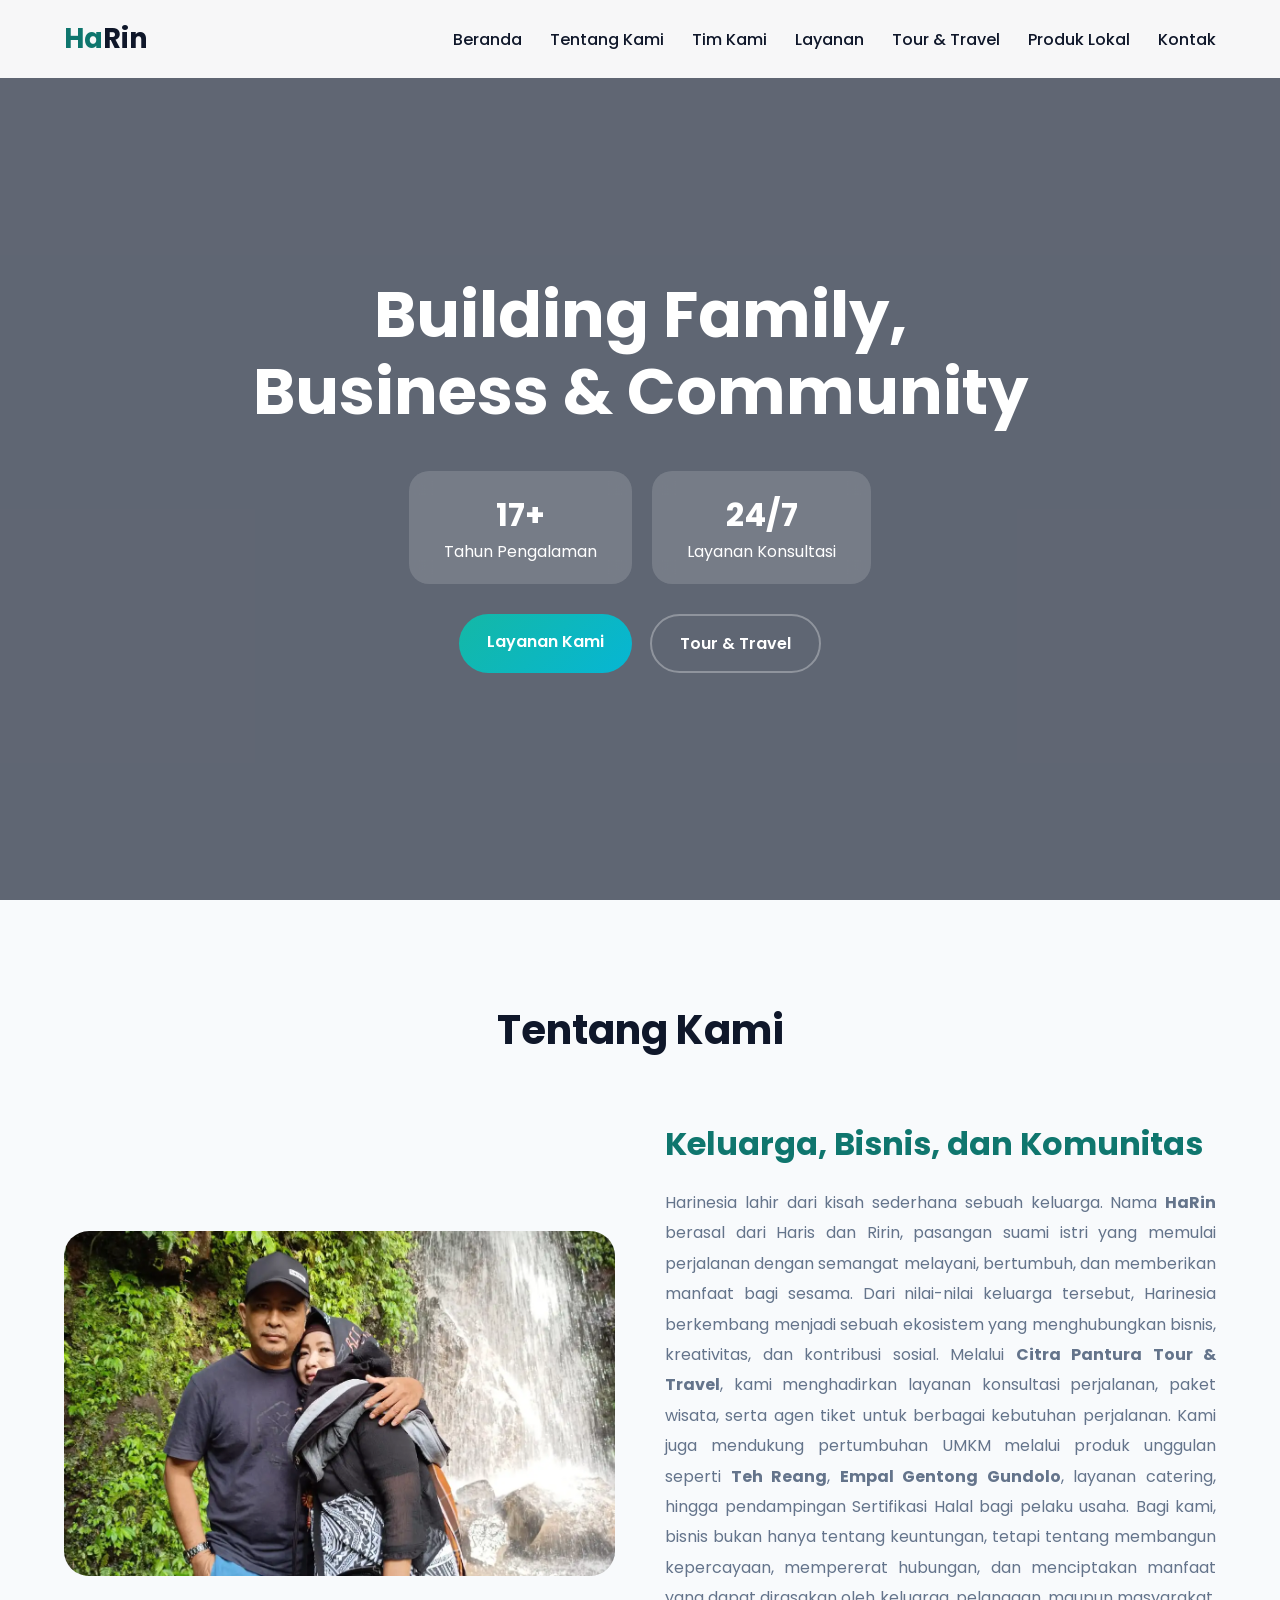
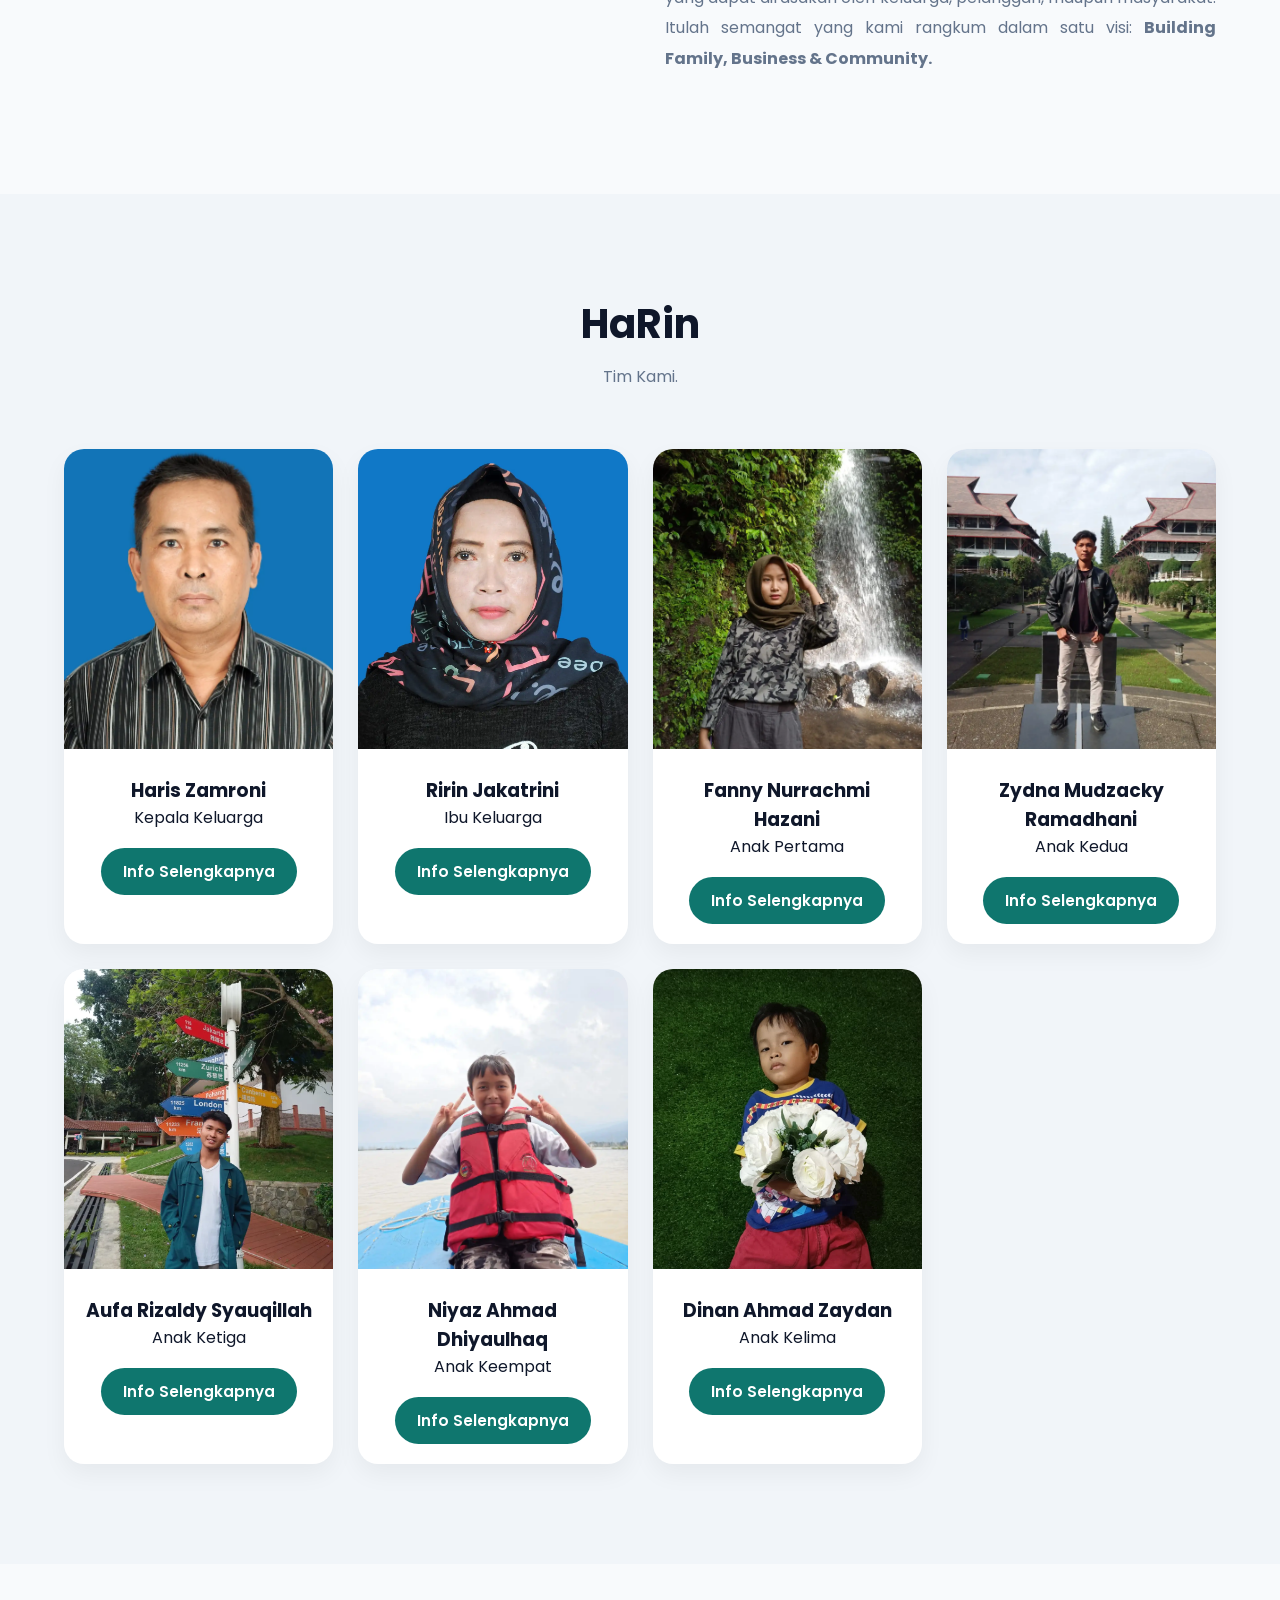
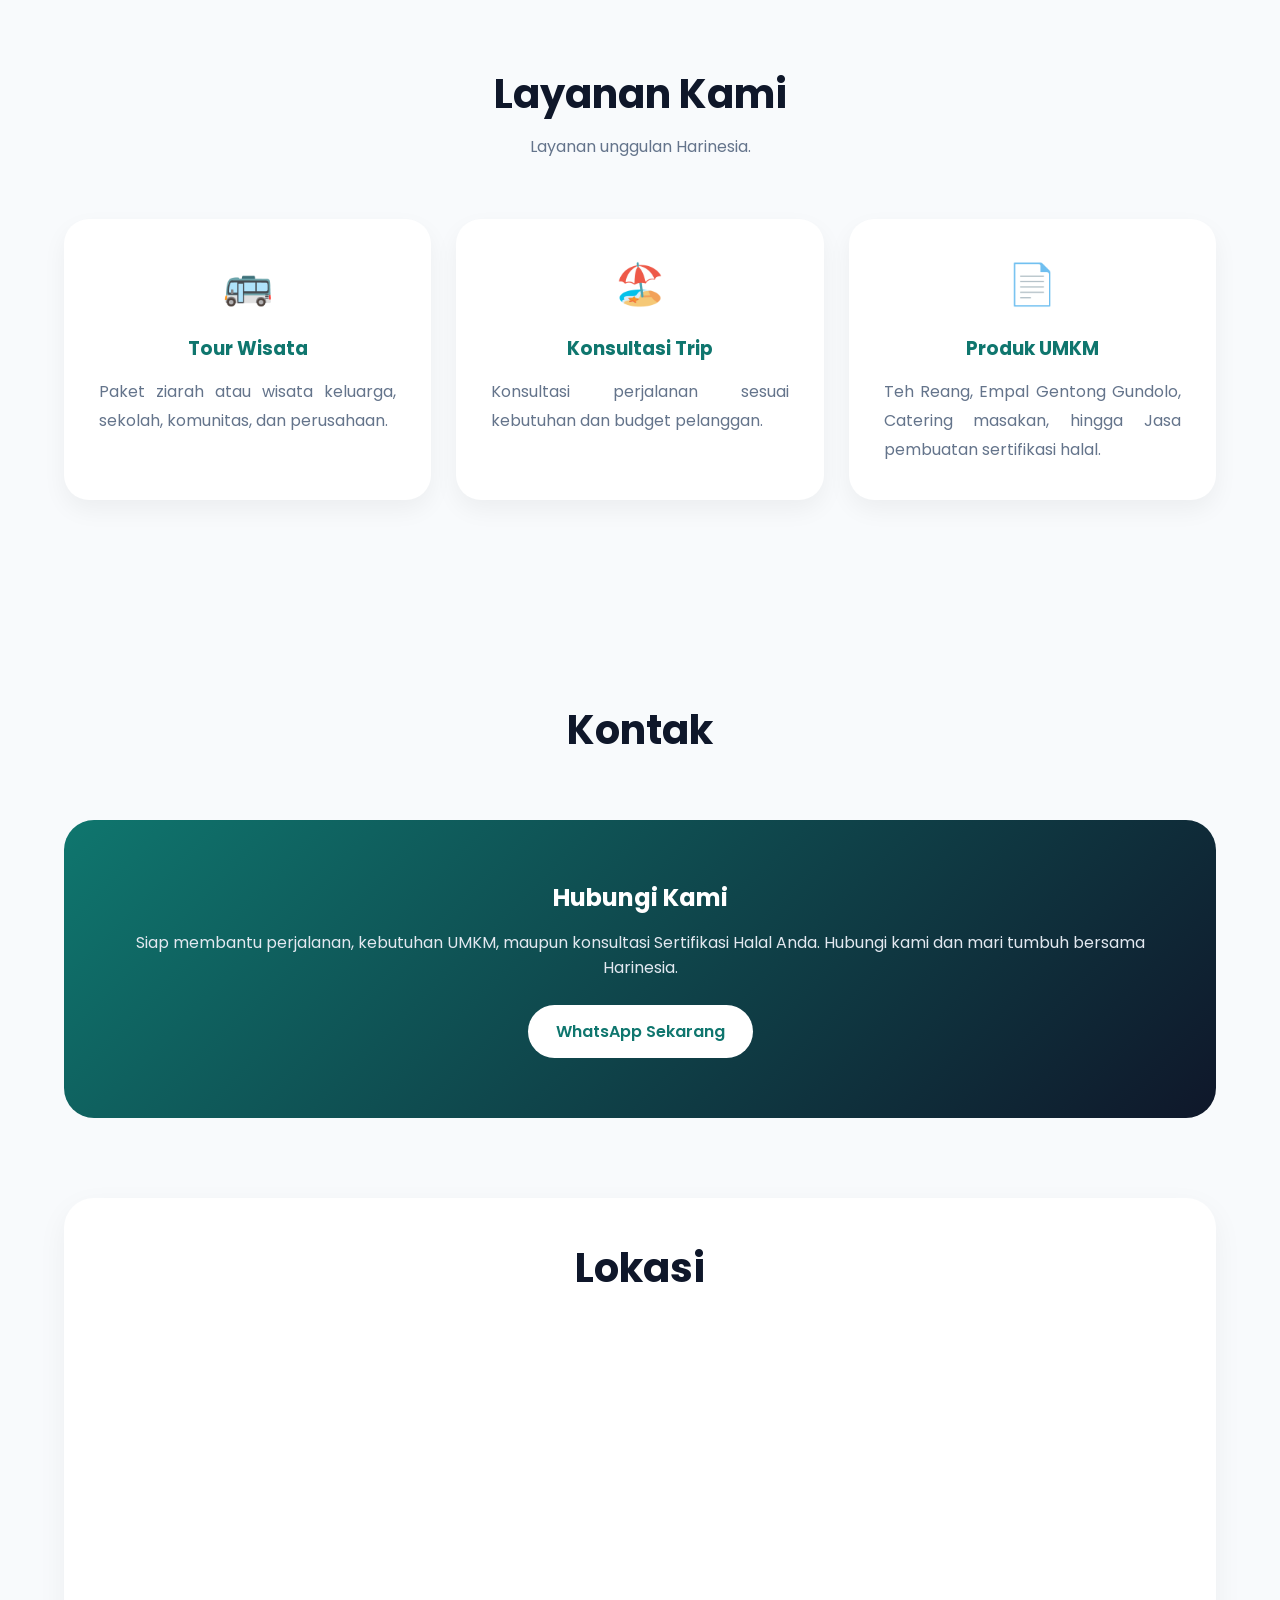
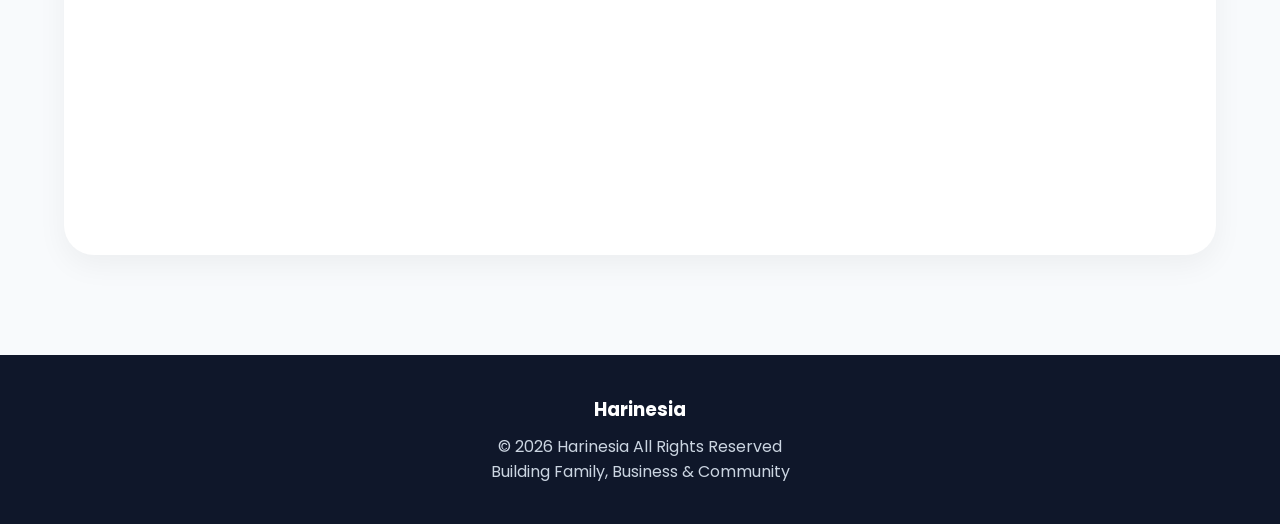
==== index.html @ daf234bd "Initial website Harinesia" ====
<!DOCTYPE html>
<html lang="id">


<head>
  <meta 
    charset="UTF-8">
  <meta 
    name="viewport" 
    content="width=device-width, initial-scale=1.0">

  <!-- ================= SEO ================= -->
  <title>
    Harinesia | Building Family, Business & Community
  </title>

  <link
    rel="canonical"
    href="https://harinesia.com/index.html">

  <meta
    name="description"
    content="Harinesia adalah ekosistem yang berawal dari keluarga HaRin, menghubungkan bisnis, kreativitas, dan kontribusi sosial melalui Tour & Travel, produk UMKM, serta pendampingan Sertifikasi Halal.">
  <meta
    name="keywords"
    content="Harinesia, HaRin, Haris dan Ririn, Citra Pantura, Tour & Travel, Agen Wisata, Konsultasi Perjalanan, Produk UMKM, Teh Reang, Empal Gentong Gundolo, Catering Box, Sertifikasi Halal, Indonesia">
  <meta
    name="author"
    content="HaRin">

  <!-- ================= GOOGLE INDEX ================= -->
  <meta 
    name="robots" 
    content="index, follow">
  <meta 
    property="og:url"
    content="https://harinesia.com">
  <meta 
    property="og:site_name"
    content="Harinesia">

  <!-- ================= OPEN GRAPH ================= -->
  <meta 
    property="og:title"
    content="Harinesia | Building Family, Business & Community">
  <meta 
    property="og:description"
    content="Ekosistem keluarga HaRin yang menghubungkan layanan Tour & Travel, produk UMKM, dan pendampingan Sertifikasi Halal untuk membangun bisnis yang bertumbuh dan komunitas yang berdampak.">
  <meta 
    property="og:type" 
    content="website">
  <meta 
    property="og:image"
    content="https://harinesia.com/assets/favicon.webp">

  <!-- ================= FAVICON ================= -->
  <link
    rel="icon"
    type="image/png"
    sizes="32x32"
    href="assets/favicon-32x32.png">
  <link
    rel="icon"
    type="image/png"
    sizes="16x16"
    href="assets/favicon-16x16.png">
  <link
    rel="icon"
    href="assets/favicon.ico">
  <!-- Apple -->
  <link
    rel="apple-touch-icon"
    sizes="180x180"
    href="assets/apple-touch-icon.png">
  <!-- Android / Chrome -->
  <link
    rel="manifest"
    href="assets/site.webmanifest">
  <meta
    name="theme-color"
    content="#0f766e">

  <!-- GOOGLE FONT -->
  <link 
    rel="preconnect" 
    href="https://fonts.googleapis.com">
  <link 
    rel="preconnect" 
    href="https://fonts.gstatic.com" 
    crossorigin>
  <link 
    href="https://fonts.googleapis.com/css2?family=Poppins:wght@300;400;500;600;700&display=swap" 
    rel="stylesheet">

  <!-- CSS -->
  <link rel="stylesheet" href="style.css">

  <script type="application/ld+json">
  {
    "@context":"https://schema.org",
    "@type":"Organization",
    "@id":"https://harinesia.com/#organization",
    "name":"Harinesia",
    "url":"https://harinesia.com",
    "logo":"https://harinesia.com/assets/favicon.webp",
    "image":"https://harinesia.com/assets/favicon.webp",
    "description":"Harinesia merupakan ekosistem keluarga yang bergerak di bidang Tour & Travel, produk UMKM, dan pendampingan Sertifikasi Halal dengan semangat membangun keluarga, bisnis, dan komunitas.",
    "foundingLocation":{
      "@type":"Place",
      "name":"Indramayu, Jawa Barat, Indonesia"
    },
    
    "sameAs":[
      "https://instagram.com/harinesiagroup/",
      "https://facebook.com/profile.php?id=61550214645407"
    ]
  }
  </script>
</head>


<body>
  <header>
    <!-- ================= NAVBAR ================= -->
    <nav class="navbar">
      <div class="container nav-container">
        <div class="logo">
          Ha<span>Rin</span>
        </div>

        <ul class="nav-links">
          <li><a href="#home">Beranda</a></li>
          <li><a href="#about">Tentang Kami</a></li>
          <li><a href="#family">Tim Kami</a></li>
          <li><a href="#services">Layanan</a></li>
          <li><a href="tour&travel/cipan.html">Tour & Travel</a></li>
          <li><a href="produkumkm/umkm.html">Produk Lokal</a></li>
          <li><a href="#contact">Kontak</a></li>
        </ul>

        <!-- MOBILE MENU -->
        <div class="menu-toggle" id="menu-toggle">
          ☰
        </div>
      </div>
    </nav>


  <!-- ================= HERO ================= -->
  <section class="hero" id="home">
    <div class="hero-overlay"></div>
      <div class="container hero-content">
        <h1>
          Building Family,<br>
          Business & Community
        </h1>
        <div class="hero-stats">
          <div class="stat-box">
            <h3>
              17+
            </h3>
            <p>
              Tahun Pengalaman
            </p>
          </div>

          <div class="stat-box">
            <h3>
              24/7
            </h3>
            <p>
              Layanan Konsultasi
            </p>
          </div>
        </div>

          <div class="hero-btns">
            <a href="#services" class="hero-btn primary-btn">
              Layanan Kami
            </a>
            <a href="tour&travel/cipan.html" class="hero-btn secondary-btn">
              Tour & Travel
            </a>
          </div>
      </div>
    </div>
  </section>
  </header>


  <main>
  <!-- ================= ABOUT ================= -->
  <section class="section" id="about">
    <div class="container">
      <div class="section-title">
        <h2>Tentang Kami</h2>
      </div>

      <div class="about-grid">
        <div class="about-image">
          <figure>
          <img src="assets/ceo.webp" alt="Keluarga Harinesia">
          </figure>
        </div>

        <div class="about-text">
          <h3>
            Keluarga, Bisnis, dan Komunitas
          </h3>
          <p>
            Harinesia lahir dari kisah sederhana sebuah keluarga. Nama <strong>HaRin</strong> berasal dari Haris dan Ririn, pasangan suami istri yang memulai perjalanan 
            dengan semangat melayani, bertumbuh, dan memberikan manfaat bagi sesama. Dari nilai-nilai keluarga tersebut, Harinesia berkembang menjadi sebuah ekosistem 
            yang menghubungkan bisnis, kreativitas, dan kontribusi sosial. Melalui <strong>Citra Pantura Tour & Travel</strong>, kami menghadirkan layanan konsultasi perjalanan, 
            paket wisata, serta agen tiket untuk berbagai kebutuhan perjalanan. Kami juga mendukung pertumbuhan UMKM melalui produk unggulan seperti <strong>Teh Reang</strong>, <strong>Empal Gentong Gundolo</strong>, 
            layanan catering, hingga pendampingan Sertifikasi Halal bagi pelaku usaha. Bagi kami, bisnis bukan hanya tentang keuntungan, tetapi tentang membangun kepercayaan, mempererat hubungan, 
            dan menciptakan manfaat yang dapat dirasakan oleh keluarga, pelanggan, maupun masyarakat. Itulah semangat yang kami rangkum dalam satu visi: <strong>Building Family, Business & Community.</strong>
          </p>
        </div>
      </div>
    </div>
  </section>

  
  <!-- ================= MEMBERS ================= -->
  <section class="section bg-light" id="family">
    <div class="container">
      <div class="section-title">
        <h2>HaRin</h2>
        <p>Tim Kami.</p>
      </div>

      <div class="family-grid">
          <article class="family-card">
            <figure>
              <img src="assets/bapakharis.webp" alt="Haris Zamroni">
            </figure>
            <div class="family-content">
              <h3>
                Haris Zamroni
              </h3>
              <p>
                Kepala Keluarga
              </p>
              <a href="members/bapakharis.html" class="family-btn">
              Info Selengkapnya
              </a>
            </div>
          </article>

          <article class="family-card">
            <figure>
              <img src="assets/iburirin.webp" alt="Ririn Jakatrini">
            </figure>
            <div class="family-content">
              <h3>
                Ririn Jakatrini
              </h3>
              <p>
                Ibu Keluarga
              </p>
              <a href="members/iburirin.html" class="family-btn">
                Info Selengkapnya
              </a>
            </div>
          </article>

          <article class="family-card">
            <figure>
              <img src="assets/ayufanny.webp" alt="Fanny Nurrachmi Hazani">
            </figure>
            <div class="family-content">
              <h3>
                Fanny Nurrachmi Hazani
              </h3>
              <p>
                Anak Pertama
              </p>
              <a href="members/fanny.html" class="family-btn">
                Info Selengkapnya
              </a>
            </div>
          </article>

          <article class="family-card">
            <figure>
              <img src="assets/zydna.webp" alt="Zydna Mudzacky Ramadhani">
            </figure>
            <div class="family-content">
              <h3>
                Zydna Mudzacky Ramadhani
              </h3>
              <p>
                Anak Kedua
              </p>
              <a href="members/zydna.html" class="family-btn">
                Info Selengkapnya
              </a>
            </div>
          </article>

          <article class="family-card">
            <figure>
              <img src="assets/aufa.webp" alt="Aufa Rizaldy Syauqillah">
            </figure>
            <div class="family-content">
              <h3>
                Aufa Rizaldy Syauqillah
              </h3>
              <p>
                Anak Ketiga
              </p>
              <a href="members/aufa.html" class="family-btn">
                Info Selengkapnya
              </a>
            </div>
          </article>

          <article class="family-card">
            <figure>
              <img src="assets/niyaz.webp" alt="Niyaz Ahmad Dhiyaulhaq">
            </figure>
            <div class="family-content">
              <h3>
                Niyaz Ahmad Dhiyaulhaq
              </h3>
              <p>
                Anak Keempat
              </p>
              <a href="members/niyaz.html" class="family-btn">
                Info Selengkapnya
              </a>
            </div>
          </article>
        
          <article class="family-card">
            <figure>
              <img src="assets/dinan.webp" alt="Dinan Ahmad Zaydan">
            </figure>
            <div class="family-content">
              <h3>
                Dinan Ahmad Zaydan
              </h3>
              <p>
                Anak Kelima
              </p>
              <a href="members/dinan.html" class="family-btn">
                Info Selengkapnya
              </a>
            </div>
          </article>
      </div>
    </div>
  </section>


  <!-- ================= SERVICES ================= -->
  <section class="section" id="services">
    <div class="container">
      <div class="section-title">
        <h2>
          Layanan Kami
        </h2>
        <p>
          Layanan unggulan Harinesia.
        </p>
      </div>

      <div class="services-grid">
        <article class="service-card">
          <div class="service-icon">🚌</div>
          <h3>
            Tour Wisata
          </h3>
          <p>
            Paket ziarah atau wisata keluarga, sekolah,
            komunitas, dan perusahaan.
          </p>
        </article>

        <article class="service-card">
          <div class="service-icon">🏖️</div>
          <h3>
            Konsultasi Trip
          </h3>
          <p>
            Konsultasi perjalanan sesuai kebutuhan
            dan budget pelanggan.
          </p>
        </article>

        <article class="service-card">
          <div class="service-icon">📄</div>
          <h3>
            Produk UMKM
          </h3>
          <p>
            Teh Reang, Empal Gentong Gundolo, Catering masakan, hingga Jasa pembuatan sertifikasi halal.
          </p>
        </article>
      </div>
    </div>
  </section>


  <!-- ================= CONTACT ================= -->
  <section class="section contact-section" id="contact">
    <div class="container">
      <div class="section-title">
        <h2>
          Kontak
        </h2>
      </div>

      <div class="contact-box">
        <h2>
          Hubungi Kami
        </h2>
        <p>
          Siap membantu perjalanan, kebutuhan UMKM, maupun konsultasi Sertifikasi Halal Anda. Hubungi kami dan mari tumbuh bersama Harinesia.
        </p>
        <a href="https://wa.me/628172314200" 
        target="_blank" 
        class="btn-secondary">
          WhatsApp Sekarang
        </a>
      </div>

      <!-- LOCATION -->
      <div class="location-section" id="location-map">
        <div class="section-title">
          <h2>Lokasi</h2>
        </div>
        <div class="map">
          <iframe
            src="https://www.google.com/maps/embed?pb=!1m18!1m12!1m3!1d3965.6582718441523!2d108.3351025735557!3d-6.308547361734516!2m3!1f0!2f0!3f0!3m2!1i1024!2i768!4f13.1!3m3!1m2!1s0x2e6ebd2fc18d177b%3A0x8f730f4269452c00!2sAgen%20Tiket%20CITRA%20PANTURA%20%7C%20Paket%20Wisata%20Murah!5e0!3m2!1sid!2sid!4v1779070839103!5m2!1sid!2sid"
            loading="lazy"
            allowfullscreen
            referrerpolicy="no-referrer-when-downgrade"
            title="Lokasi Citra Pantura Tour & Travel">
          </iframe>
        </div>
      </div>
    </div>
  </section>
  </main>


  <!-- ================= FOOTER ================= -->
  <footer>
    <div class="container">
      <h3>
        Harinesia
      </h3>
      <p>
      © 2026 Harinesia All Rights Reserved <br>
      Building Family, Business & Community
    </p>
    </div>
  </footer>


  <!-- ================= JAVASCRIPT ================= -->
  <script src="script.js"></script>


</body>
</html>
---- style.css ----
:root{
  --primary:#0f766e;
  --secondary:#14b8a6;
  --dark:#0f172a;
  --gray:#64748b;
  --light:#ffffff;
  --bg:#f8fafc;
}

*{
  margin:0;
  padding:0;
  box-sizing:border-box;
  scroll-behavior:smooth;
}

body{
  font-family:'Poppins', sans-serif;
  background:var(--bg);
  color:var(--dark);
  overflow-x:hidden;
}

.container{
  width:min(1200px, 90%);
  margin:auto;
}


/* ================= NAVBAR ================= */
.navbar{
  position:fixed;
  top:0;
  width:100%;
  z-index:1000;
  background:rgba(255,255,255,0.95);
  backdrop-filter:blur(12px);
  -webkit-backdrop-filter:blur(12px);
  transition:0.3s;
}

.nav-container{
  display:flex;
  align-items:center;
  justify-content:space-between;
  padding:18px 0;
}

.logo{
  font-size:1.7rem;
  font-weight:700;
  color:var(--primary);
}

.logo span{
  color:var(--dark);
}

.nav-links{
  display:flex;
  align-items:center;
  gap:28px;
  border-radius:50px;
}

.nav-links li{
  list-style:none;
}

.nav-links a{
  text-decoration:none;
  color:var(--dark);
  font-weight:500;
  transition:0.3s;
  position:relative;
}

.nav-links a::after{
  content:'';
  position:absolute;
  left:0;
  bottom:-6px;
  width:0%;
  height:2px;
  background:#99f6e4;
  transition:0.3s;
}

.nav-links a:hover::after{
  width:100%;
}

.nav-links a:hover{
  color:var(--secondary);
}


/* MENU TOGGLE */
.menu-toggle{
  display:none;
  font-size:1.8rem;
  cursor:pointer;
}


/* ================= HERO ================= */
.hero{
  position:relative;
  min-height:100vh;
  display:flex;
  align-items:center;
  justify-content:center;
  text-align:center;
  background:url('https://images.unsplash.com/photo-1507525428034-b723cf961d3e?q=80&w=1600&auto=format&fit=crop');
  background-size:cover;
  background-position:center;
  color:white;
  padding-top:100px;
  padding-bottom:50px;
  padding-left:20px;
  padding-right:20px;
}

.hero-overlay{
  position:absolute;
  inset:0;
  background:rgba(15,23,42,0.65);
}

.hero-content{
  position:relative;
  z-index:2;
}

.hero h1{
  font-size:4rem;
  margin-bottom:20px;
  line-height:1.2;
}

.hero-btn{
  display:inline-block;
  padding:15px 28px;
  border-radius:50px;
  text-decoration:none;
  font-weight:600;
  transition:0.3s;
}

.hero-btns{
  display:flex;
  justify-content:center;
  gap:18px;
  flex-wrap:wrap;
  margin-top:30px;
}

.primary-btn{
  background:linear-gradient(135deg,#14b8a6,#06b6d4);
  color:white;
  transition:0.3s ease;
}

.primary-btn:hover{
  transform:translateY(-5px);
  box-shadow:0 10px 25px rgba(20,184,166,0.35);
}

.secondary-btn{
  border:2px solid rgba(255,255,255,0.3);
  color:white;
  transition:0.3s ease;
}

.secondary-btn:hover{
  transform:translateY(-5px);
  background:rgba(255,255,255,0.12);
  border-color:rgba(255,255,255,0.5);
}

.hero-stats{
  margin-top:40px;
  display:flex;
  justify-content:center;
  gap:20px;
  flex-wrap:wrap;
}

.stat-box{
  background:rgba(255,255,255,0.15);
  backdrop-filter:blur(10px);
  padding:20px 35px;
  border-radius:20px;
  transition:0.3s;
}

.stat-box:hover{
  transform:translateY(-5px);
  background:rgba(255,255,255,0.22);
}

.stat-box h3{
  font-size:2rem;
}


/* ================= SECTION ================= */
.section{
  padding:100px 0;
}

.section-title{
  text-align:center;
  margin-bottom:60px;
}

.section-title h2{
  font-size:2.5rem;
  margin-bottom:10px;
}

.section-title p{
  color:var(--gray);
}

.bg-light{
  background:#f1f5f9;
}


/* ================= ABOUT ================= */
.about-grid{
  display:grid;
  grid-template-columns:1fr 1fr;
  gap:50px;
  align-items:center;
}

.about-image img{
  width:100%;
  aspect-ratio:16/10;
  object-fit:cover;
  object-position: center;
  border-radius:25px;
}

.about-text h3{
  font-size:2rem;
  color:var(--primary);
  margin-bottom:20px;
}

.about-text p{
  line-height:1.9;
  margin-bottom:20px;
  max-width:65ch;
  color:var(--gray);
  text-align:justify;
}


/* ================= FAMILY ================= */
.family-grid{
  display:grid;
  grid-template-columns:repeat(auto-fit,minmax(250px,1fr));
  gap:25px;
}

.family-card{
  background:white;
  border-radius:20px;
  overflow:hidden;
  box-shadow:0 10px 25px rgba(0,0,0,0.05);
  transition:0.4s;
}

.family-card:hover{
  transform:translateY(-10px);
}

.family-card img{
  width:100%;
  height:300px;
  object-fit:cover;
  object-position: center;
  border-radius:0;
}

.family-content{
  padding:20px;
  text-align:center;
}

.family-btn{
  display:inline-block;
  margin-top:18px;
  padding:12px 22px;
  background:var(--primary);
  color:white;
  text-decoration:none;
  border-radius:50px;
  font-size:0.95rem;
  font-weight:600;
  transition:0.3s;
}

.family-btn:hover{
  background:var(--secondary);
  transform:translateY(-3px);
}

img[src="assets/bapakharis.webp"]{
  object-position:50% 20%;
}

img[src="assets/iburirin.webp"]{
  object-position:50% 20%;
}

img[src="assets/ayufanny.webp"]{
  object-position:50% 70%;
}

img[src="assets/zydna.webp"]{
  object-position:center;
}

img[src="assets/aufa.webp"]{
  object-position:center bottom;
}

img[src="assets/niyaz.webp"]{
  object-position:center;
}

img[src="assets/dinan.webp"]{
  object-position:50% 30%;
}


/* ================= SERVICES ================= */
.services-grid{
  display:grid;
  grid-template-columns:repeat(auto-fit,minmax(280px,1fr));
  gap:25px;
}

.service-card{
  background:white;
  padding:35px;
  border-radius:25px;
  box-shadow:0 10px 25px rgba(0,0,0,0.05);
  transition:0.3s;
}

.service-card:hover{
  transform:translateY(-10px);
}

.service-icon{
  font-size:2.5rem;
  margin-bottom:20px;
  text-align:center;
}

.service-card h3{
  margin-bottom:15px;
  color:var(--primary);
  text-align:center;
}

.service-card p{
  color:var(--gray);
  line-height:1.8;
  text-align:justify;
}


/* ================= CONTACT ================= */
.contact-section{
  background:var(--bg);
}

.contact-box{
  background:linear-gradient(135deg,var(--primary),#0f172a);
  color:white;
  padding:60px;
  border-radius:30px;
  text-align:center;
}

.contact-box p{
  margin-top:15px;
  color:#e2e8f0;
}

.btn-secondary{
  display:inline-block;
  margin-top:25px;
  padding:14px 28px;
  background:white;
  color:var(--primary);
  text-decoration:none;
  border-radius:50px;
  font-weight:600;
  transition:0.3s;
}

.btn-secondary:hover{
  transform:translateY(-4px);
  background:#f1f5f9;
}

.location-section{
  margin-top:80px;
  padding:40px;
  background:white;
  border-radius:30px;
  box-shadow:0 10px 30px rgba(0,0,0,0.05);
}

.map{
  margin-top:50px;
  border-radius:25px;
  overflow:hidden;
}

.map iframe{
  width:100%;
  height:450px;
  border:0;
  border-radius:30px;
}


/* ================= FOOTER ================= */
footer{
  background:#0f172a;
  color:white;
  text-align:center;
  padding:40px 20px;
}

footer p{
  margin-top:10px;
  color:#cbd5e1;
}


/* ================= MOBILE ================= */
@media(max-width:768px){

  .menu-toggle{
    display:block;
  }

  .nav-links{
    position:absolute;
    top:110%;
    width:90%;
    background:white;
    flex-direction:column;
    padding:20px;
    display:none;
  }

  .nav-links.active{
    display:flex;
  }

  .hero h1{
    font-size:2.5rem;
  }

  .hero-stats{
    flex-direction:row;
    justify-content:center;
    align-items:stretch;
    gap:12px;
  }

  .stat-box{
    flex:1;
    min-width:140px;
    padding:18px 20px;
  }

  .about-grid{
    grid-template-columns:1fr;
  }

  .contact-box{
    padding:40px 25px;
  }

}
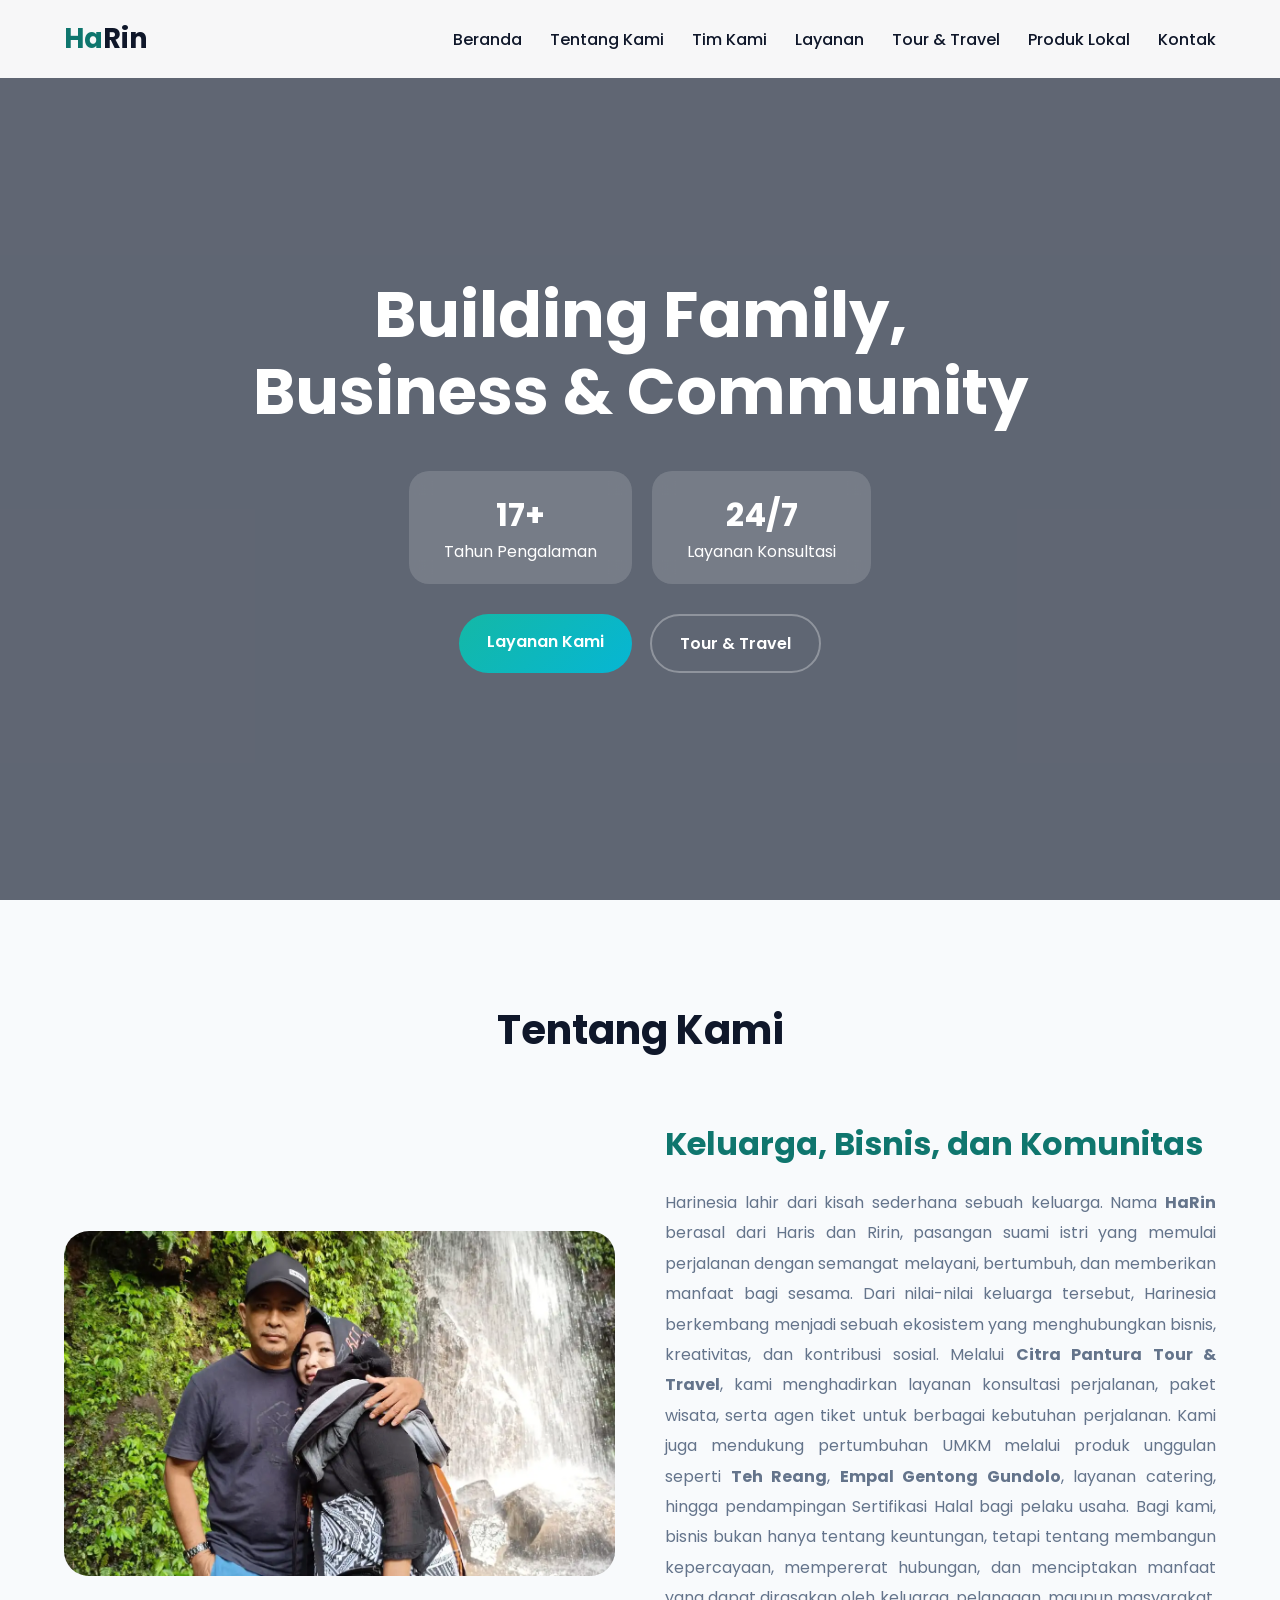
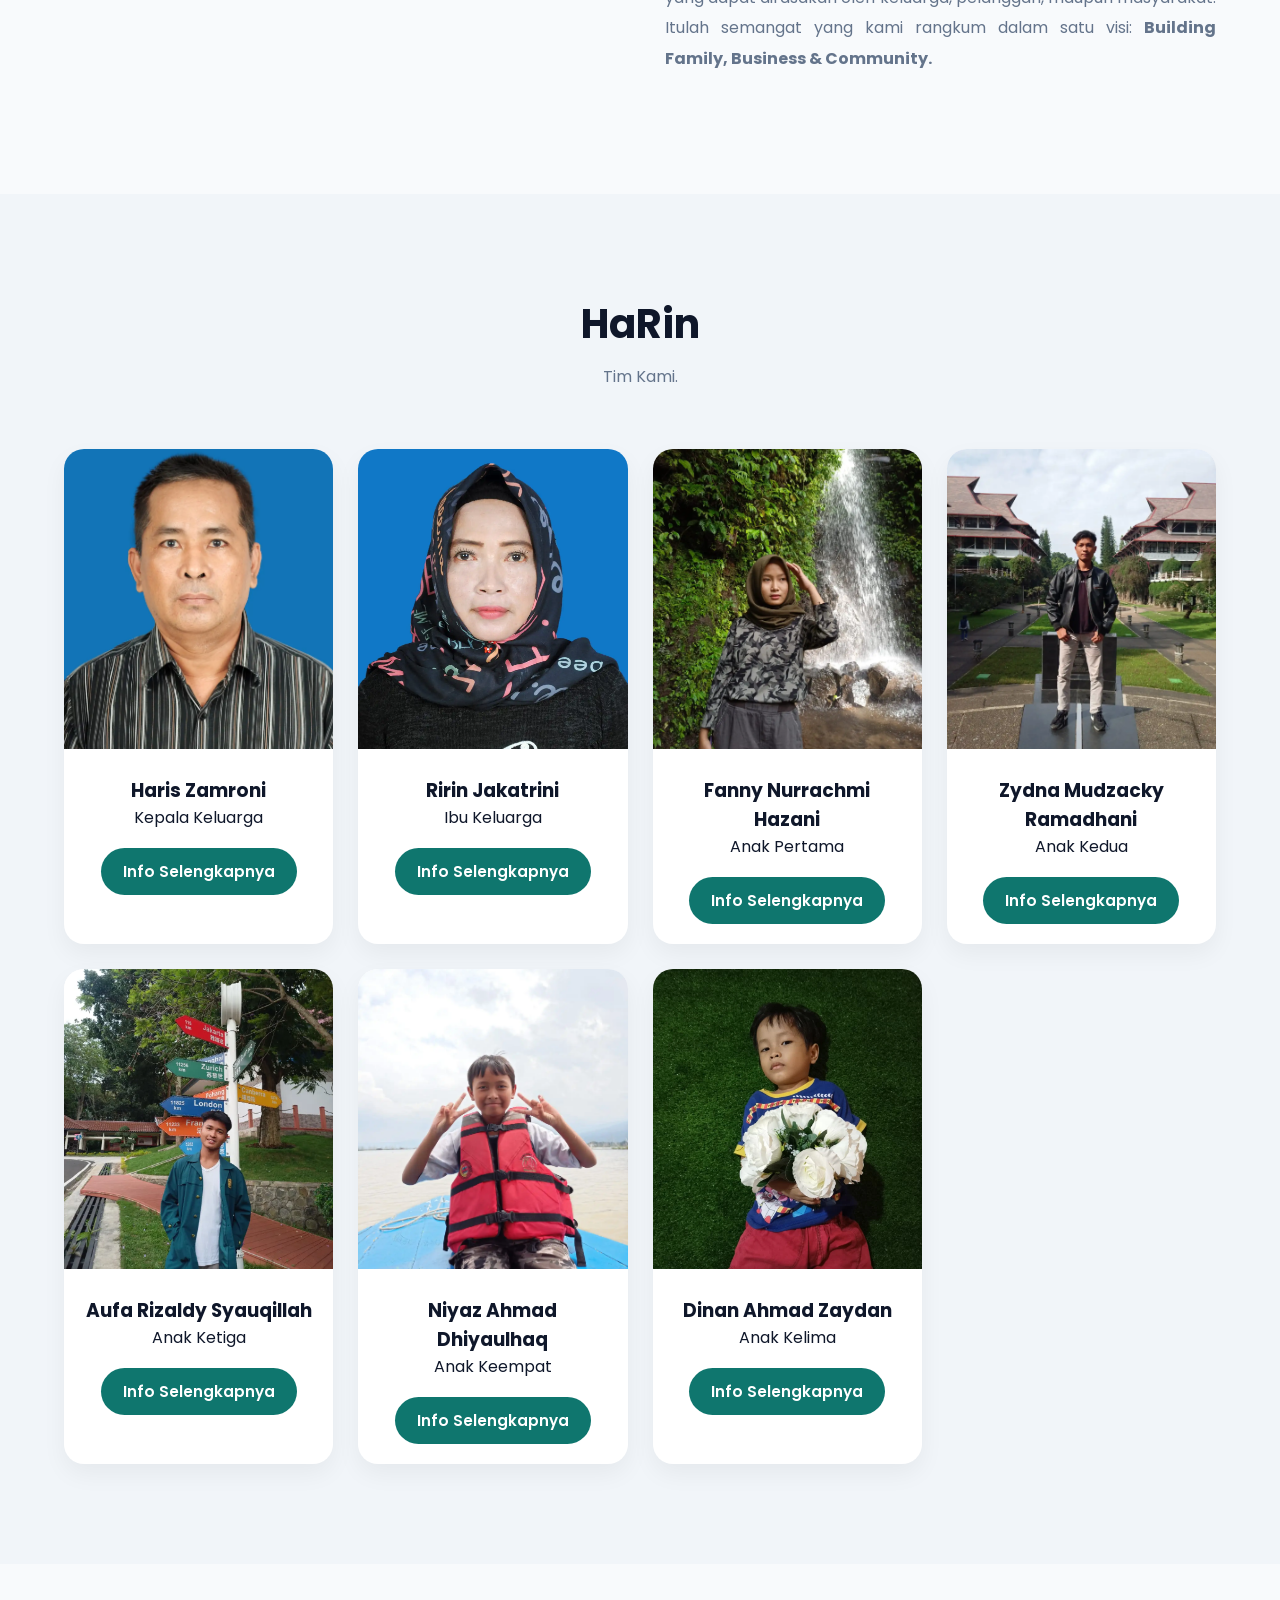
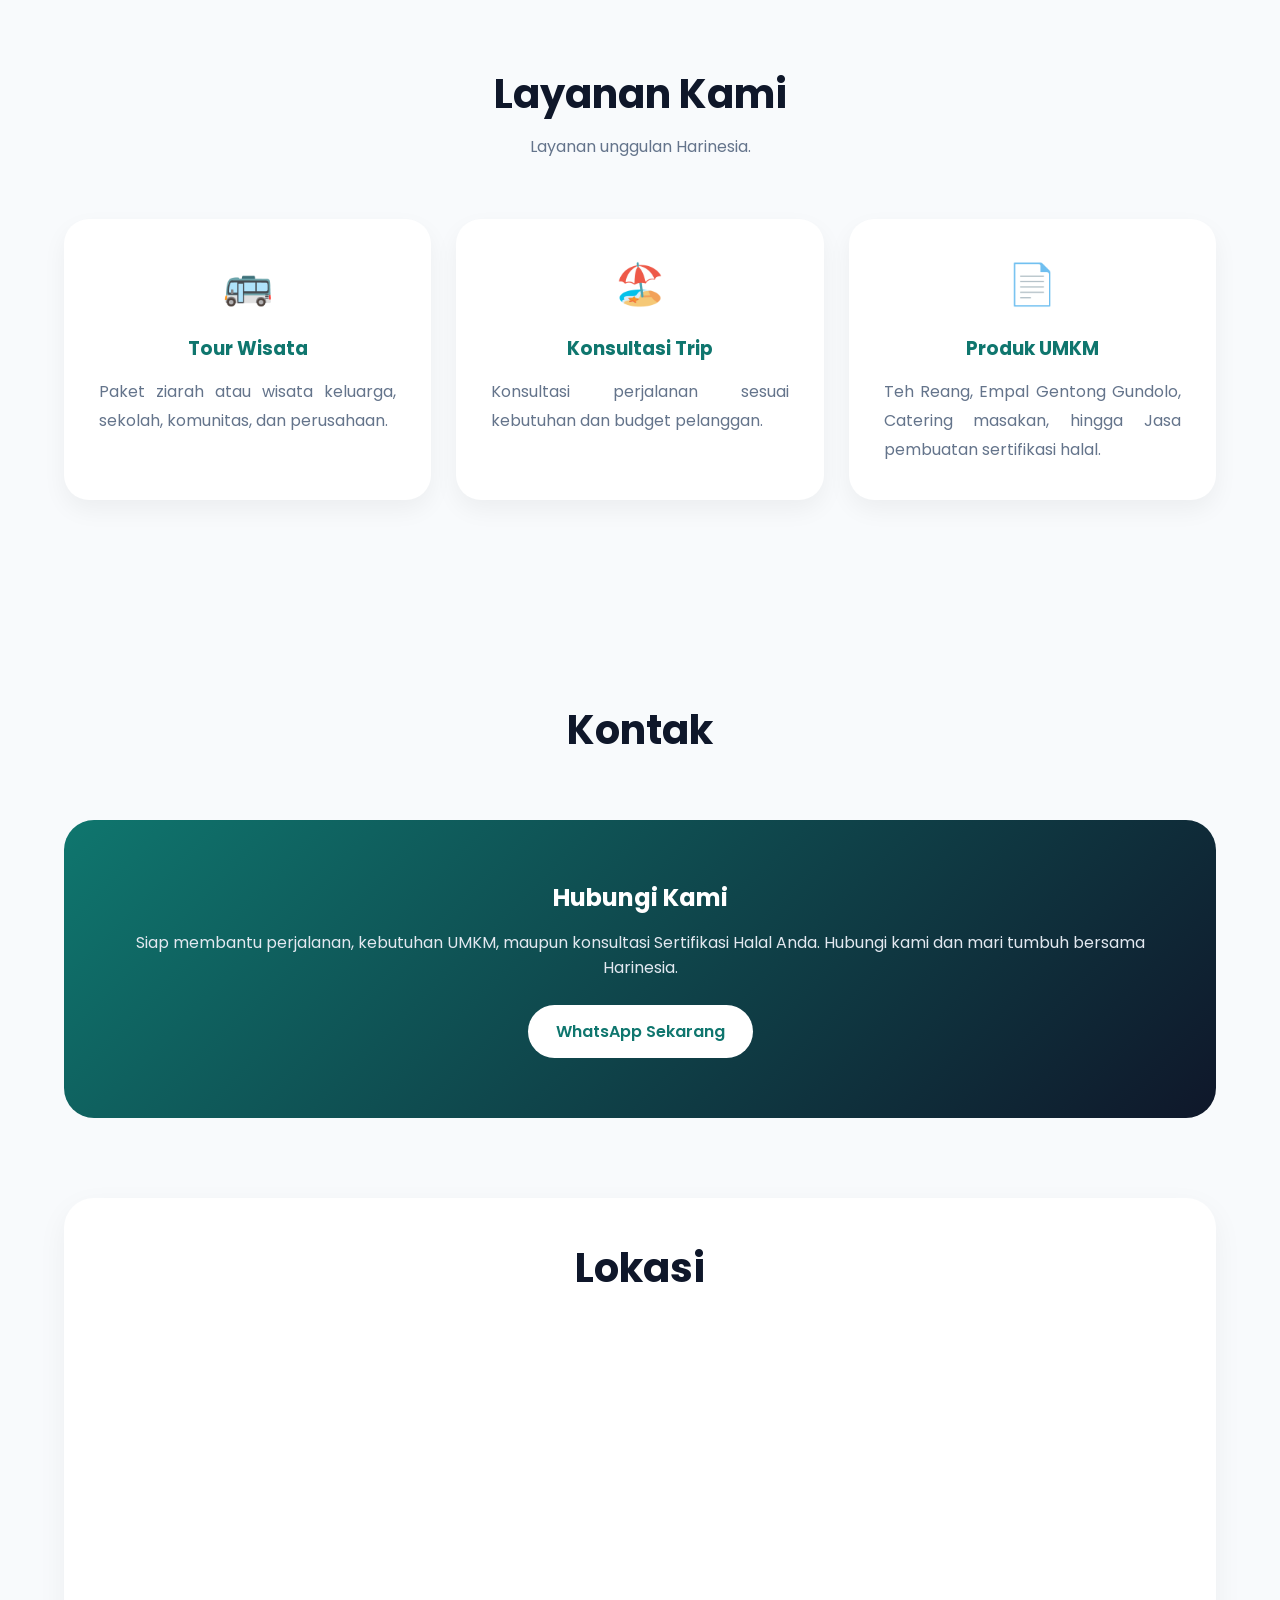
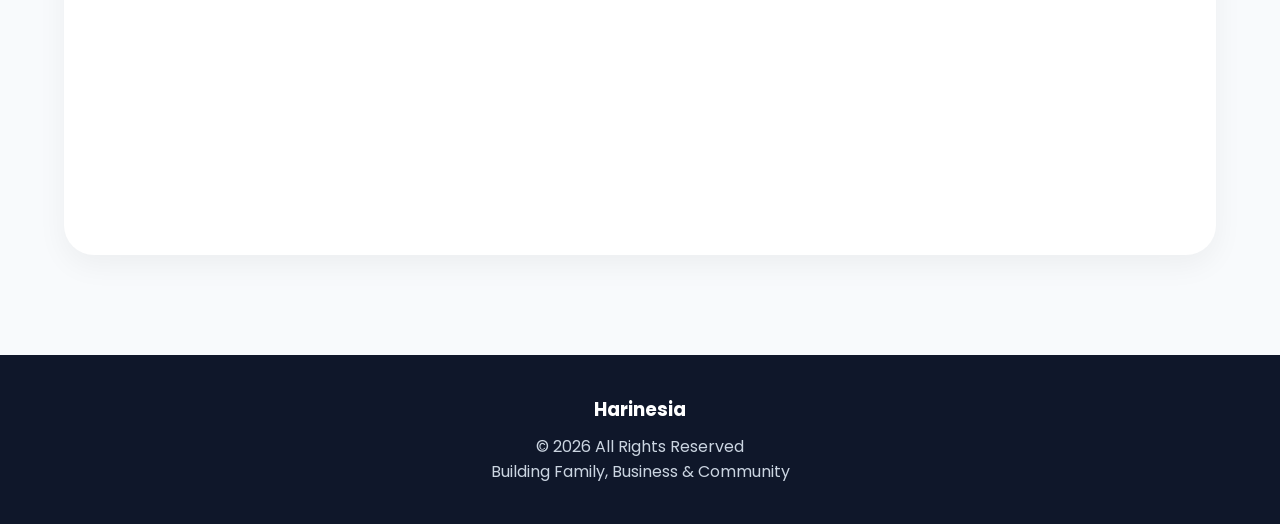
==== commit 15837b26: "Improve mobile responsiveness and update contact section" ====
--- a/index.html
+++ b/index.html
@@ -133,7 +133,7 @@
           <li><a href="#about">Tentang Kami</a></li>
           <li><a href="#family">Tim Kami</a></li>
           <li><a href="#services">Layanan</a></li>
-          <li><a href="tour&travel/cipan.html">Tour & Travel</a></li>
+          <li><a href="tourtravel/cipan.html">Tour & Travel</a></li>
           <li><a href="produkumkm/umkm.html">Produk Lokal</a></li>
           <li><a href="#contact">Kontak</a></li>
         </ul>
@@ -178,7 +178,7 @@
             <a href="#services" class="hero-btn primary-btn">
               Layanan Kami
             </a>
-            <a href="tour&travel/cipan.html" class="hero-btn secondary-btn">
+            <a href="tourtravel/cipan.html" class="hero-btn secondary-btn">
               Tour & Travel
             </a>
           </div>
@@ -452,7 +452,7 @@
         Harinesia
       </h3>
       <p>
-      © 2026 Harinesia All Rights Reserved <br>
+      © 2026 All Rights Reserved <br>
       Building Family, Business & Community
     </p>
     </div>
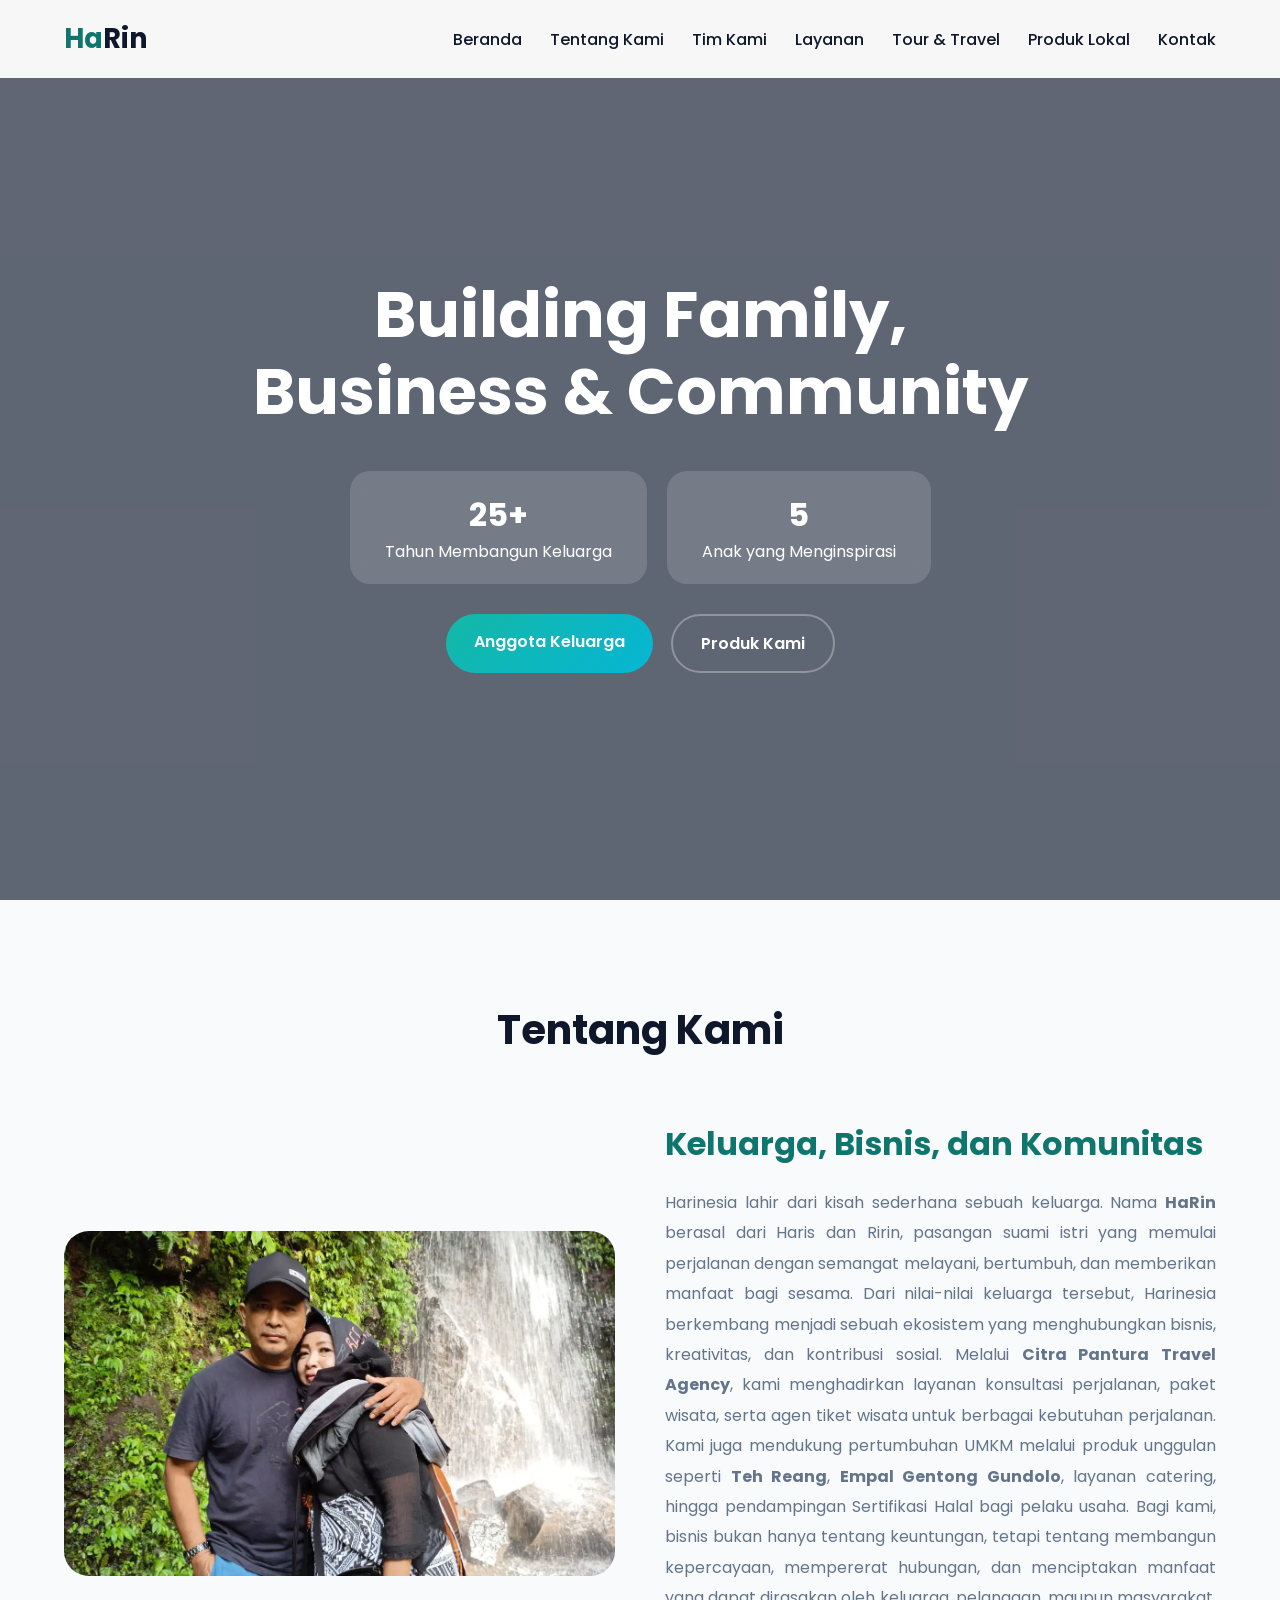
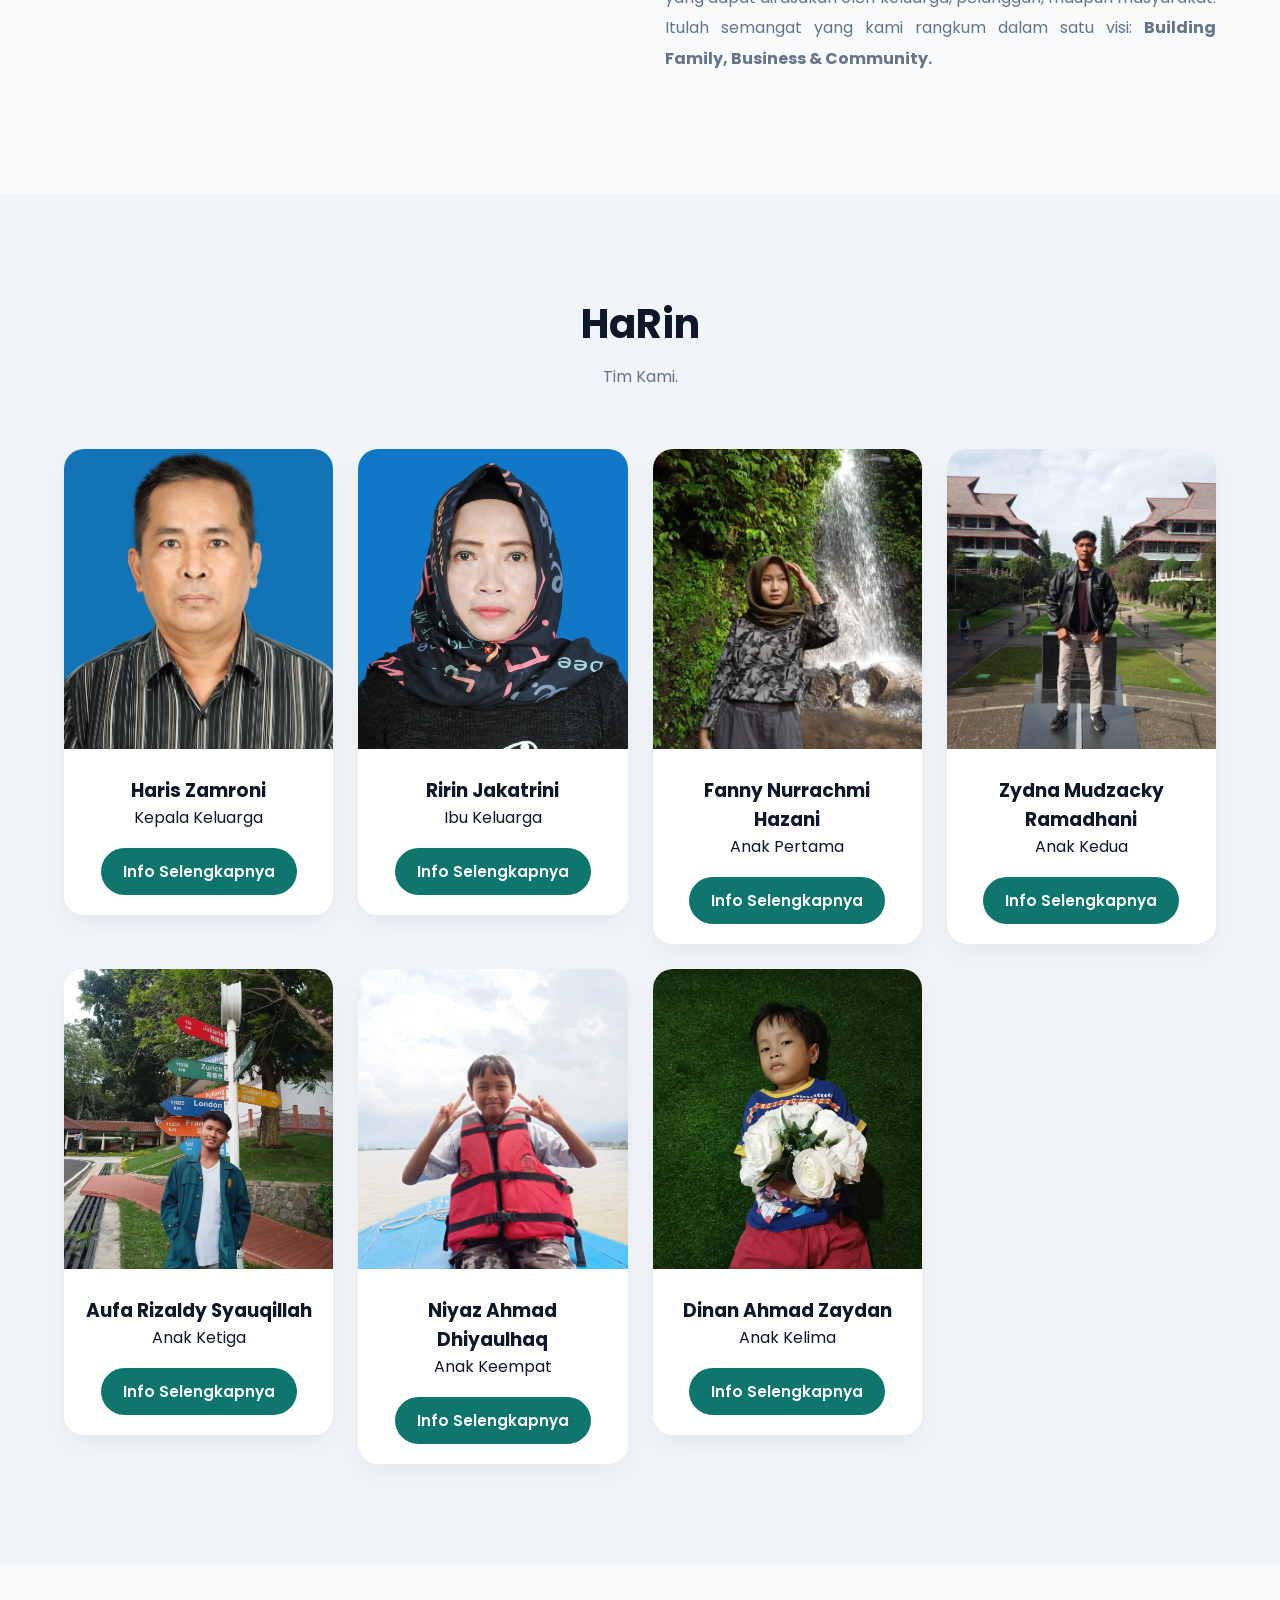
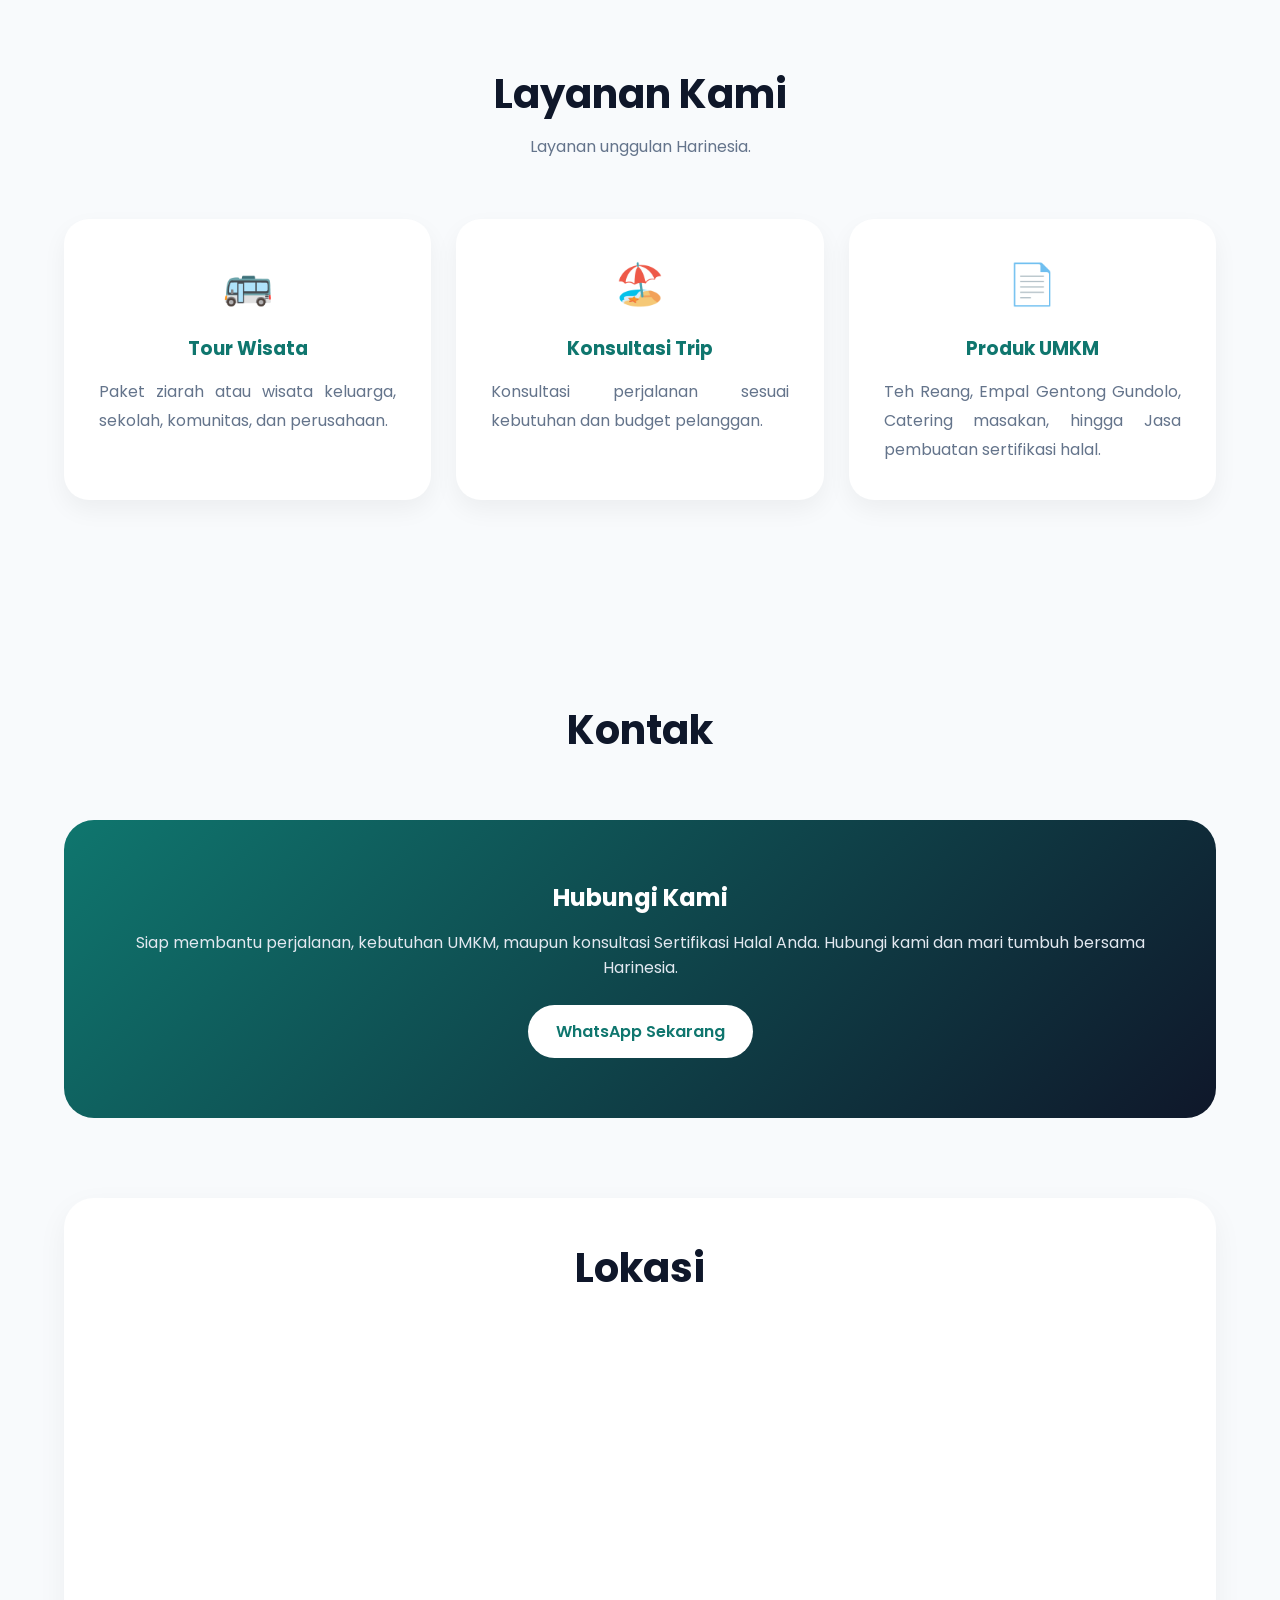
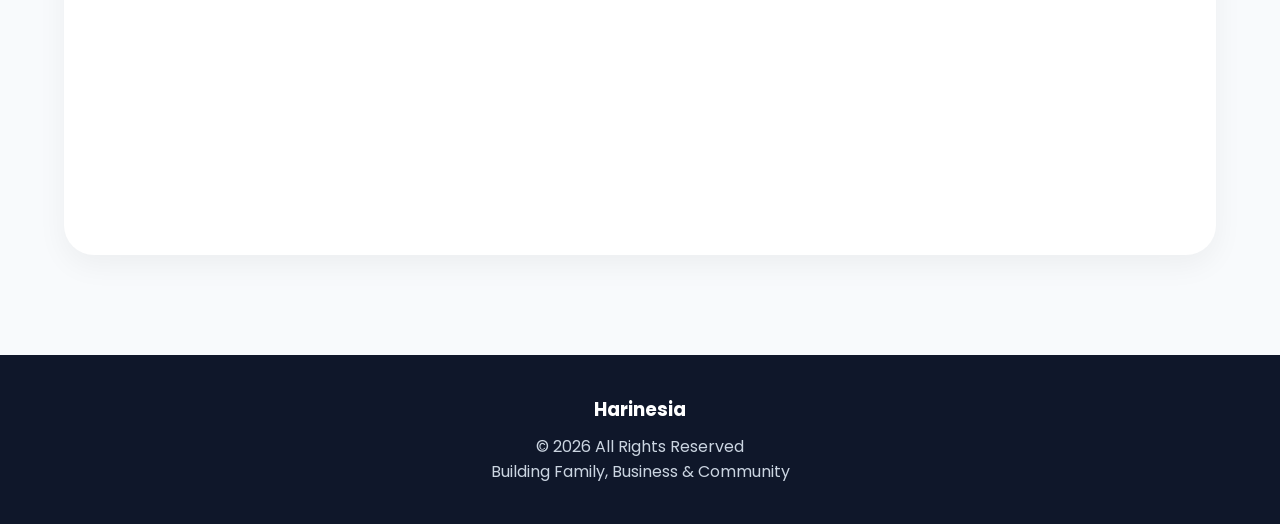
==== commit c5f672e4: "Update and fixed harinesia" ====
--- a/index.html
+++ b/index.html
@@ -16,7 +16,7 @@
 
   <link
     rel="canonical"
-    href="https://harinesia.com/index.html">
+    href="https://harinesia.com/">
 
   <meta
     name="description"
@@ -49,33 +49,34 @@
   <meta 
     property="og:type" 
     content="website">
+  <meta
+    property="og:url"
+    content="https://harinesia.com/">
+  <meta
+    property="og:site_name"
+    content="Harinesia">
   <meta 
     property="og:image"
     content="https://harinesia.com/assets/favicon.webp">
+  <meta
+    property="og:locale"
+    content="id_ID">
 
   <!-- ================= FAVICON ================= -->
-  <link
-    rel="icon"
-    type="image/png"
-    sizes="32x32"
-    href="assets/favicon-32x32.png">
-  <link
-    rel="icon"
-    type="image/png"
-    sizes="16x16"
-    href="assets/favicon-16x16.png">
-  <link
-    rel="icon"
-    href="assets/favicon.ico">
-  <!-- Apple -->
-  <link
-    rel="apple-touch-icon"
-    sizes="180x180"
-    href="assets/apple-touch-icon.png">
-  <!-- Android / Chrome -->
-  <link
-    rel="manifest"
-    href="assets/site.webmanifest">
+  <link rel="icon" href="/favicon.ico" sizes="any">
+  <link rel="icon"
+        type="image/png"
+        sizes="32x32"
+        href="/assets/favicon-32x32.png">
+  <link rel="icon"
+        type="image/png"
+        sizes="16x16"
+        href="/assets/favicon-16x16.png">
+  <link rel="apple-touch-icon"
+        sizes="180x180"
+        href="/assets/apple-touch-icon.png">
+  <link rel="manifest"
+        href="/site.webmanifest">
   <meta
     name="theme-color"
     content="#0f766e">
@@ -102,9 +103,9 @@
     "@id":"https://harinesia.com/#organization",
     "name":"Harinesia",
     "url":"https://harinesia.com",
-    "logo":"https://harinesia.com/assets/favicon.webp",
+    "logo":"https://harinesia.com/assets/logo.png",
     "image":"https://harinesia.com/assets/favicon.webp",
-    "description":"Harinesia merupakan ekosistem keluarga yang bergerak di bidang Tour & Travel, produk UMKM, dan pendampingan Sertifikasi Halal dengan semangat membangun keluarga, bisnis, dan komunitas.",
+    "description":"Harinesia merupakan ekosistem keluarga yang bergerak di bidang Travel Agency, produk UMKM, dan pendampingan Sertifikasi Halal dengan semangat membangun keluarga, bisnis, dan komunitas.",
     "foundingLocation":{
       "@type":"Place",
       "name":"Indramayu, Jawa Barat, Indonesia"
@@ -157,29 +158,29 @@
         <div class="hero-stats">
           <div class="stat-box">
             <h3>
-              17+
+              25+
             </h3>
             <p>
-              Tahun Pengalaman
+              Tahun Membangun Keluarga
             </p>
           </div>
 
           <div class="stat-box">
             <h3>
-              24/7
+              5
             </h3>
             <p>
-              Layanan Konsultasi
+              Anak yang Menginspirasi
             </p>
           </div>
         </div>
 
           <div class="hero-btns">
-            <a href="#services" class="hero-btn primary-btn">
-              Layanan Kami
+            <a href="#family" class="hero-btn primary-btn">
+              Anggota Keluarga
             </a>
-            <a href="tourtravel/cipan.html" class="hero-btn secondary-btn">
-              Tour & Travel
+            <a href="#services" class="hero-btn secondary-btn">
+              Produk Kami
             </a>
           </div>
       </div>
@@ -199,7 +200,10 @@
       <div class="about-grid">
         <div class="about-image">
           <figure>
-          <img src="assets/ceo.webp" alt="Keluarga Harinesia">
+          <img src="assets/ceo.webp"
+            loading="lazy" 
+            decoding="async"
+            alt="Keluarga Harinesia">
           </figure>
         </div>
 
@@ -210,8 +214,8 @@
           <p>
             Harinesia lahir dari kisah sederhana sebuah keluarga. Nama <strong>HaRin</strong> berasal dari Haris dan Ririn, pasangan suami istri yang memulai perjalanan 
             dengan semangat melayani, bertumbuh, dan memberikan manfaat bagi sesama. Dari nilai-nilai keluarga tersebut, Harinesia berkembang menjadi sebuah ekosistem 
-            yang menghubungkan bisnis, kreativitas, dan kontribusi sosial. Melalui <strong>Citra Pantura Tour & Travel</strong>, kami menghadirkan layanan konsultasi perjalanan, 
-            paket wisata, serta agen tiket untuk berbagai kebutuhan perjalanan. Kami juga mendukung pertumbuhan UMKM melalui produk unggulan seperti <strong>Teh Reang</strong>, <strong>Empal Gentong Gundolo</strong>, 
+            yang menghubungkan bisnis, kreativitas, dan kontribusi sosial. Melalui <strong>Citra Pantura Travel Agency</strong>, kami menghadirkan layanan konsultasi perjalanan, 
+            paket wisata, serta agen tiket wisata untuk berbagai kebutuhan perjalanan. Kami juga mendukung pertumbuhan UMKM melalui produk unggulan seperti <strong>Teh Reang</strong>, <strong>Empal Gentong Gundolo</strong>, 
             layanan catering, hingga pendampingan Sertifikasi Halal bagi pelaku usaha. Bagi kami, bisnis bukan hanya tentang keuntungan, tetapi tentang membangun kepercayaan, mempererat hubungan, 
             dan menciptakan manfaat yang dapat dirasakan oleh keluarga, pelanggan, maupun masyarakat. Itulah semangat yang kami rangkum dalam satu visi: <strong>Building Family, Business & Community.</strong>
           </p>
@@ -229,10 +233,14 @@
         <p>Tim Kami.</p>
       </div>
 
-      <div class="family-grid">
-          <article class="family-card">
-            <figure>
-              <img src="assets/bapakharis.webp" alt="Haris Zamroni">
+      <ul class="family-grid">
+        <li>
+          <article class="family-card">
+            <figure>
+              <img src="assets/bapakharis.webp" 
+                loading="lazy" 
+                decoding="async"
+                alt="Haris Zamroni">
             </figure>
             <div class="family-content">
               <h3>
@@ -246,10 +254,15 @@
               </a>
             </div>
           </article>
-
-          <article class="family-card">
-            <figure>
-              <img src="assets/iburirin.webp" alt="Ririn Jakatrini">
+        </li>
+
+        <li>
+          <article class="family-card">
+            <figure>
+              <img src="assets/iburirin.webp" 
+                loading="lazy" 
+                decoding="async"
+                alt="Ririn Jakatrini">
             </figure>
             <div class="family-content">
               <h3>
@@ -263,10 +276,15 @@
               </a>
             </div>
           </article>
-
-          <article class="family-card">
-            <figure>
-              <img src="assets/ayufanny.webp" alt="Fanny Nurrachmi Hazani">
+        </li>
+
+        <li>
+          <article class="family-card">
+            <figure>
+              <img src="assets/ayufanny.webp" 
+                loading="lazy" 
+                decoding="async"
+                alt="Fanny Nurrachmi Hazani">
             </figure>
             <div class="family-content">
               <h3>
@@ -280,10 +298,15 @@
               </a>
             </div>
           </article>
-
-          <article class="family-card">
-            <figure>
-              <img src="assets/zydna.webp" alt="Zydna Mudzacky Ramadhani">
+        </li>
+
+        <li>
+          <article class="family-card">
+            <figure>
+              <img src="assets/zydna.webp" 
+                loading="lazy" 
+                decoding="async" 
+                alt="Zydna Mudzacky Ramadhani">
             </figure>
             <div class="family-content">
               <h3>
@@ -297,10 +320,15 @@
               </a>
             </div>
           </article>
-
-          <article class="family-card">
-            <figure>
-              <img src="assets/aufa.webp" alt="Aufa Rizaldy Syauqillah">
+        </li>
+
+        <li>
+          <article class="family-card">
+            <figure>
+              <img src="assets/aufa.webp" 
+                loading="lazy" 
+                decoding="async" 
+                alt="Aufa Rizaldy Syauqillah">
             </figure>
             <div class="family-content">
               <h3>
@@ -314,10 +342,15 @@
               </a>
             </div>
           </article>
-
-          <article class="family-card">
-            <figure>
-              <img src="assets/niyaz.webp" alt="Niyaz Ahmad Dhiyaulhaq">
+        </li>
+
+        <li>
+          <article class="family-card">
+            <figure>
+              <img src="assets/niyaz.webp" 
+                loading="lazy" 
+                decoding="async"
+                alt="Niyaz Ahmad Dhiyaulhaq">
             </figure>
             <div class="family-content">
               <h3>
@@ -331,10 +364,15 @@
               </a>
             </div>
           </article>
+        </li>
         
-          <article class="family-card">
-            <figure>
-              <img src="assets/dinan.webp" alt="Dinan Ahmad Zaydan">
+        <li>
+          <article class="family-card">
+            <figure>
+              <img src="assets/dinan.webp" 
+                loading="lazy" 
+                decoding="async"
+                alt="Dinan Ahmad Zaydan">
             </figure>
             <div class="family-content">
               <h3>
@@ -348,7 +386,8 @@
               </a>
             </div>
           </article>
-      </div>
+        </li>
+      </ul>
     </div>
   </section>
 
@@ -418,9 +457,11 @@
         <p>
           Siap membantu perjalanan, kebutuhan UMKM, maupun konsultasi Sertifikasi Halal Anda. Hubungi kami dan mari tumbuh bersama Harinesia.
         </p>
-        <a href="https://wa.me/628172314200" 
-        target="_blank" 
-        class="btn-secondary">
+        <a 
+          href="https://wa.me/628172314200" 
+          target="_blank"
+          rel="noopener noreferrer"
+          class="btn-secondary">
           WhatsApp Sekarang
         </a>
       </div>
--- a/style.css
+++ b/style.css
@@ -261,6 +261,9 @@
 
 /* ================= FAMILY ================= */
 .family-grid{
+  list-style:none;
+  margin:0;
+  padding:0;
   display:grid;
   grid-template-columns:repeat(auto-fit,minmax(250px,1fr));
   gap:25px;
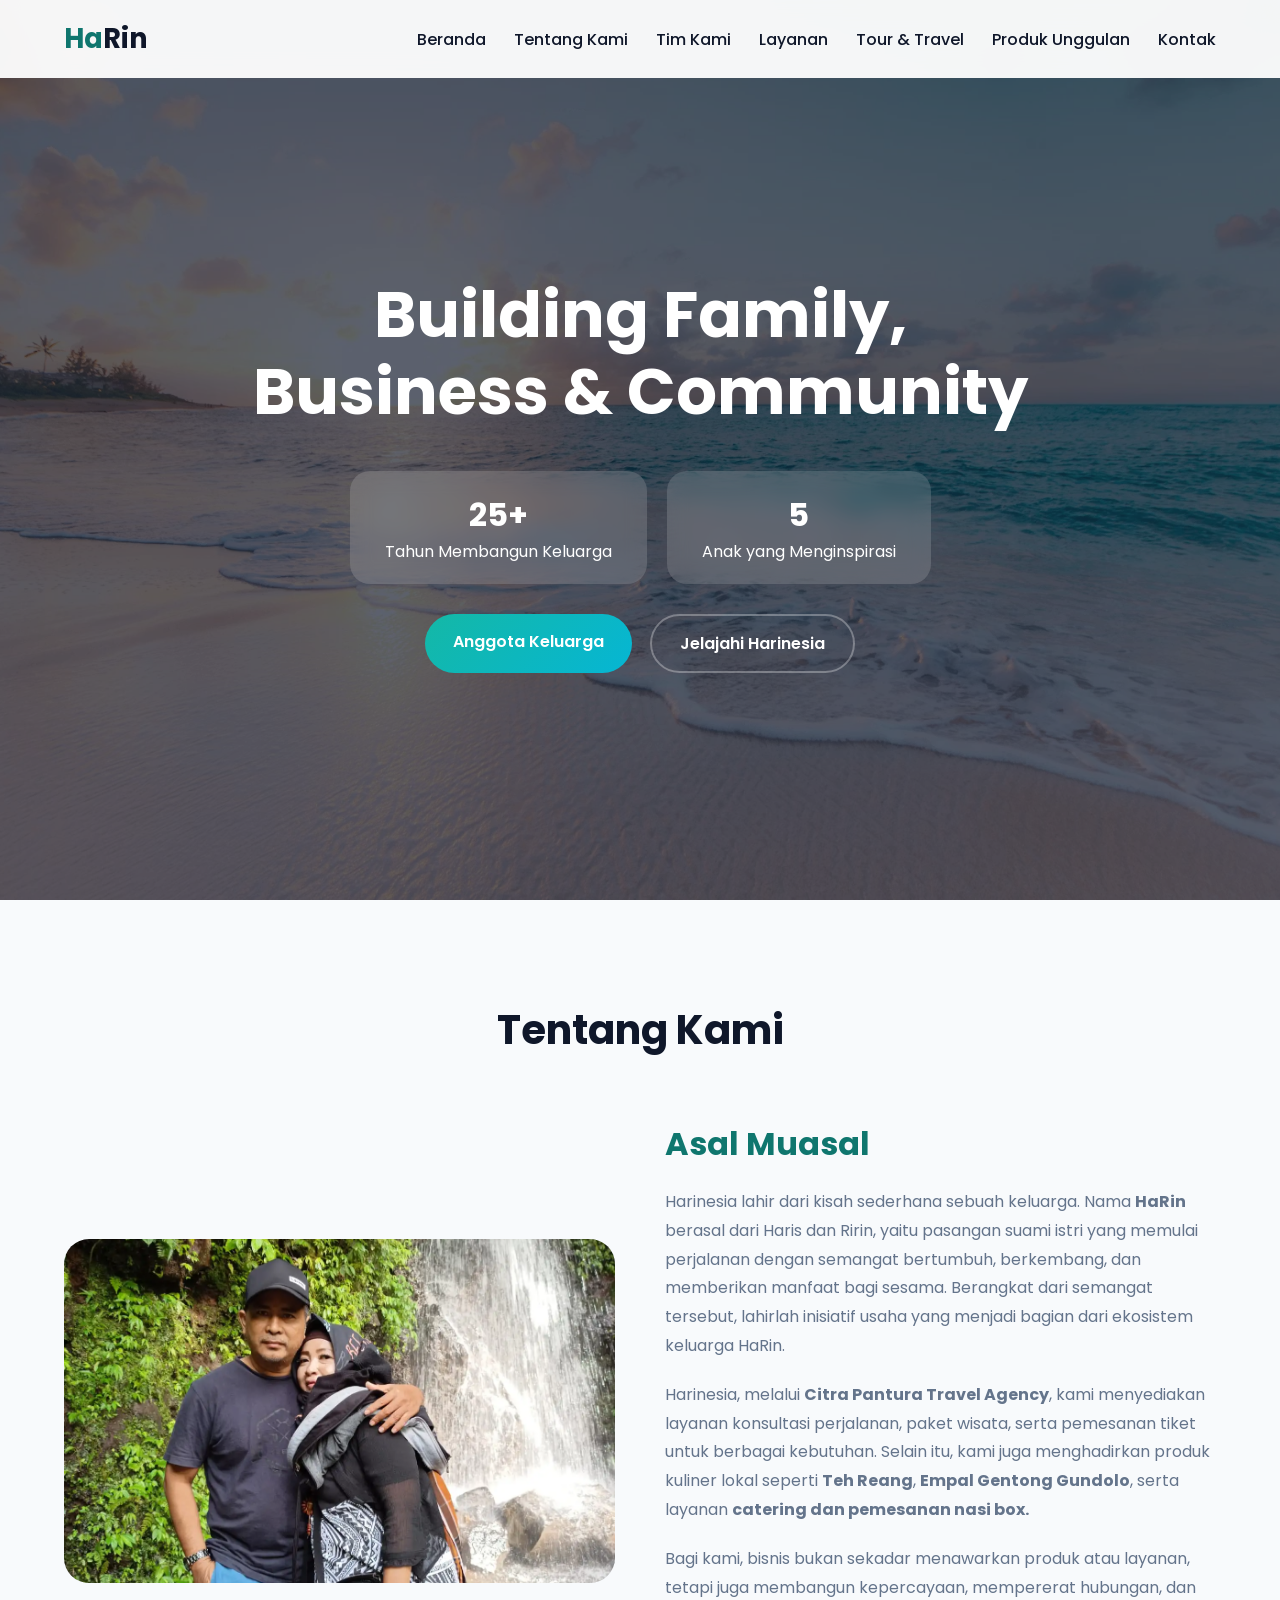
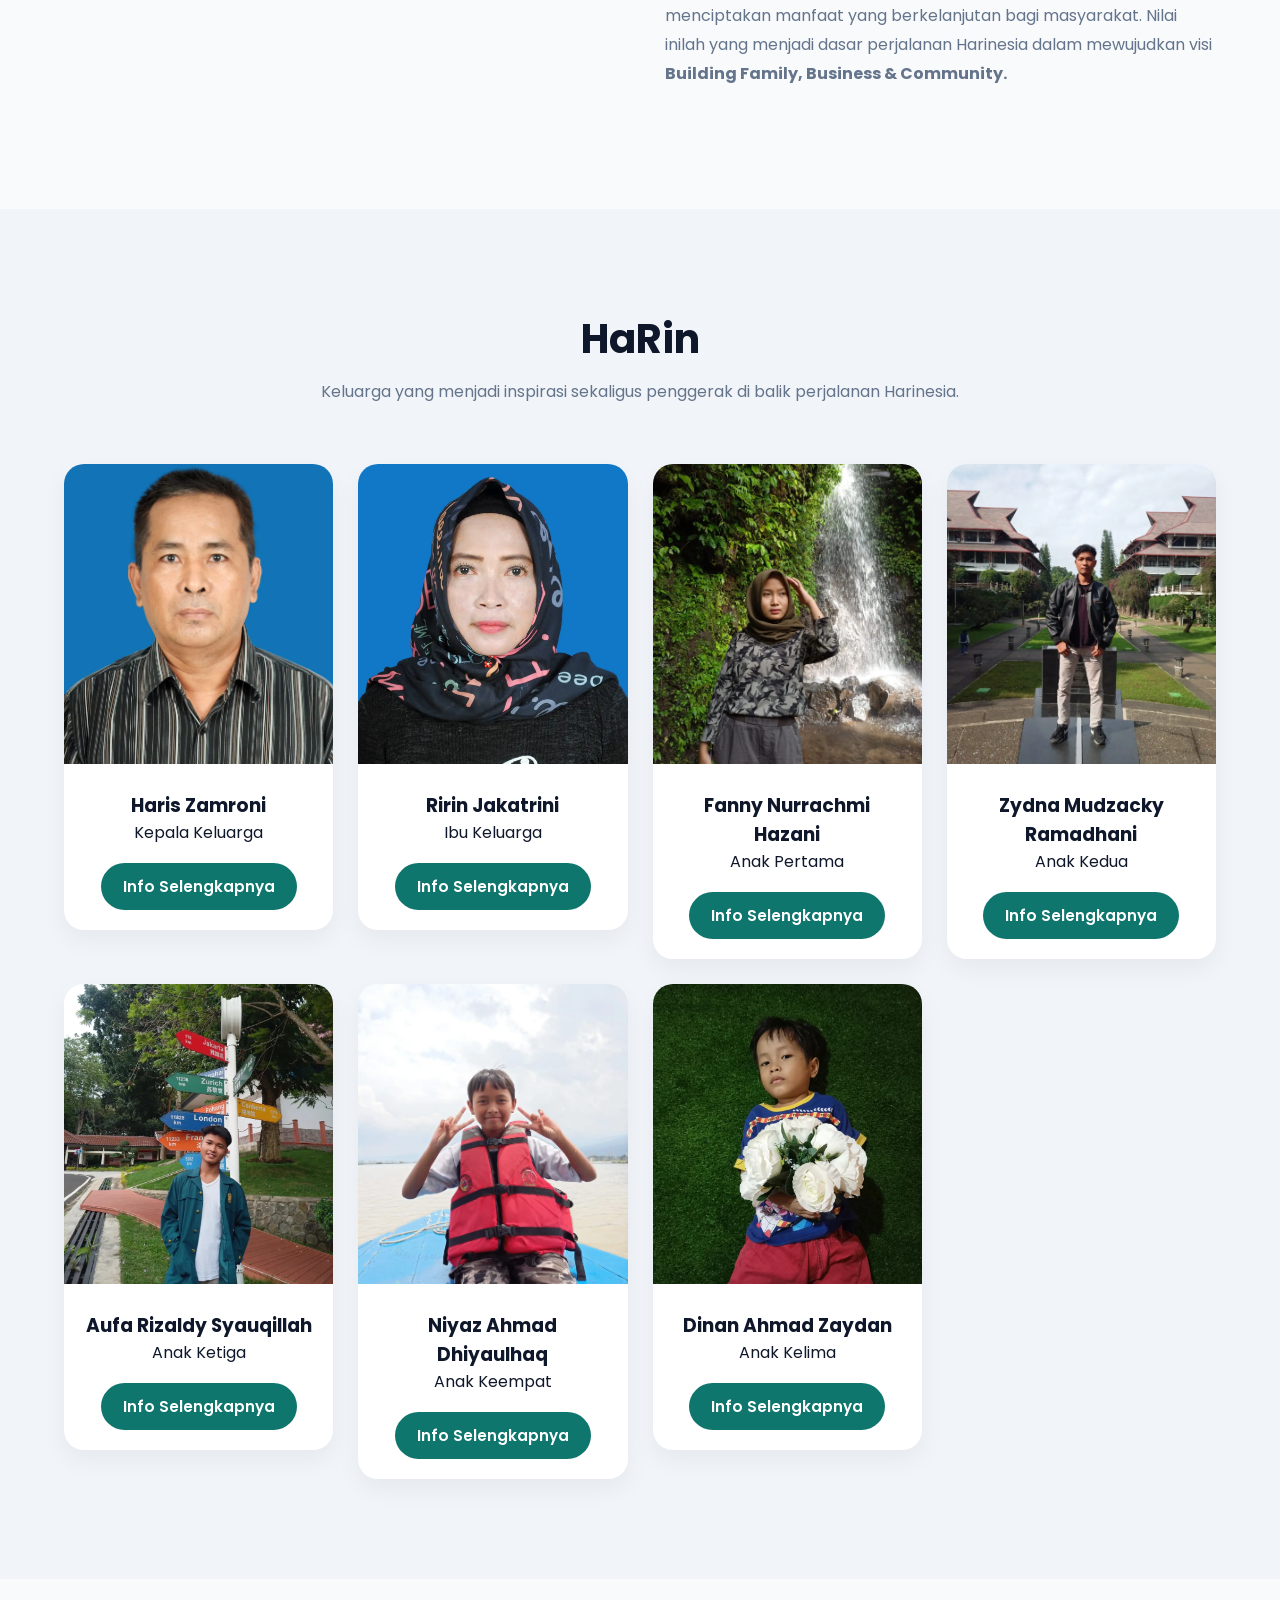
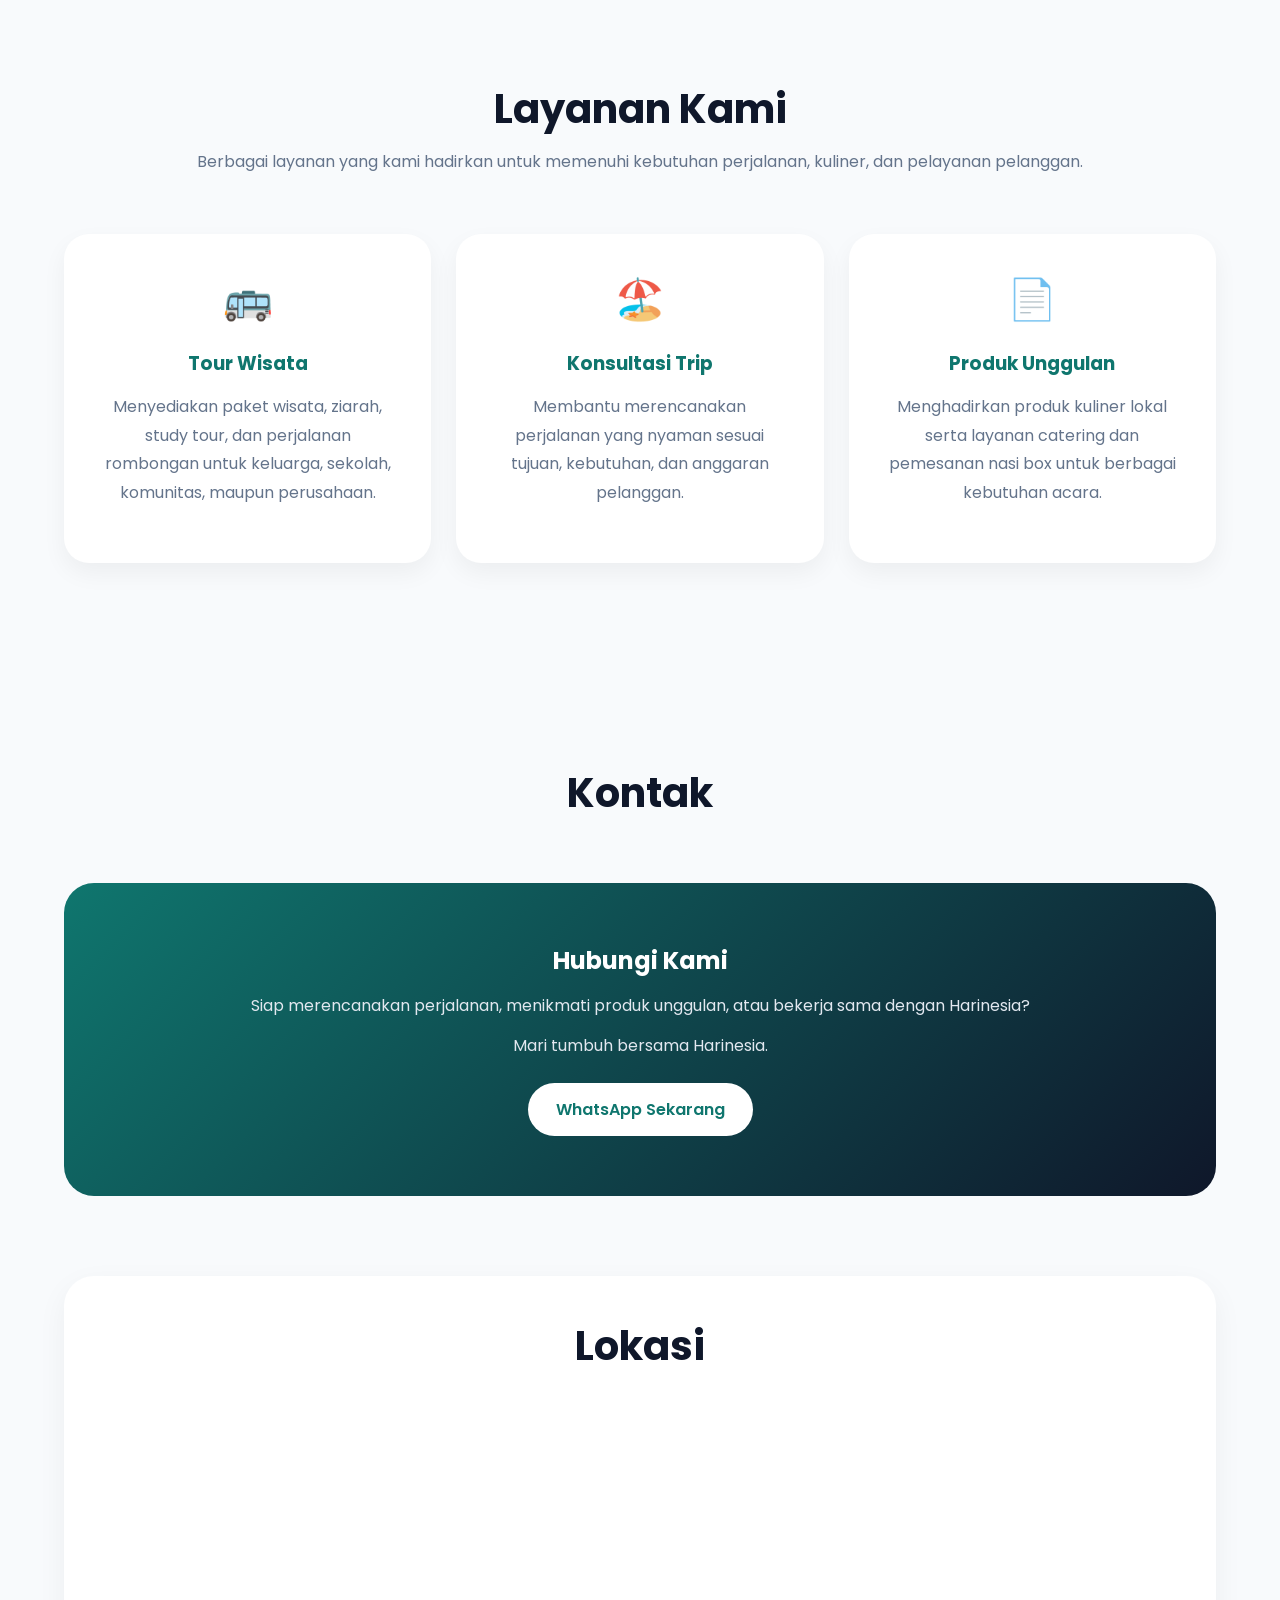
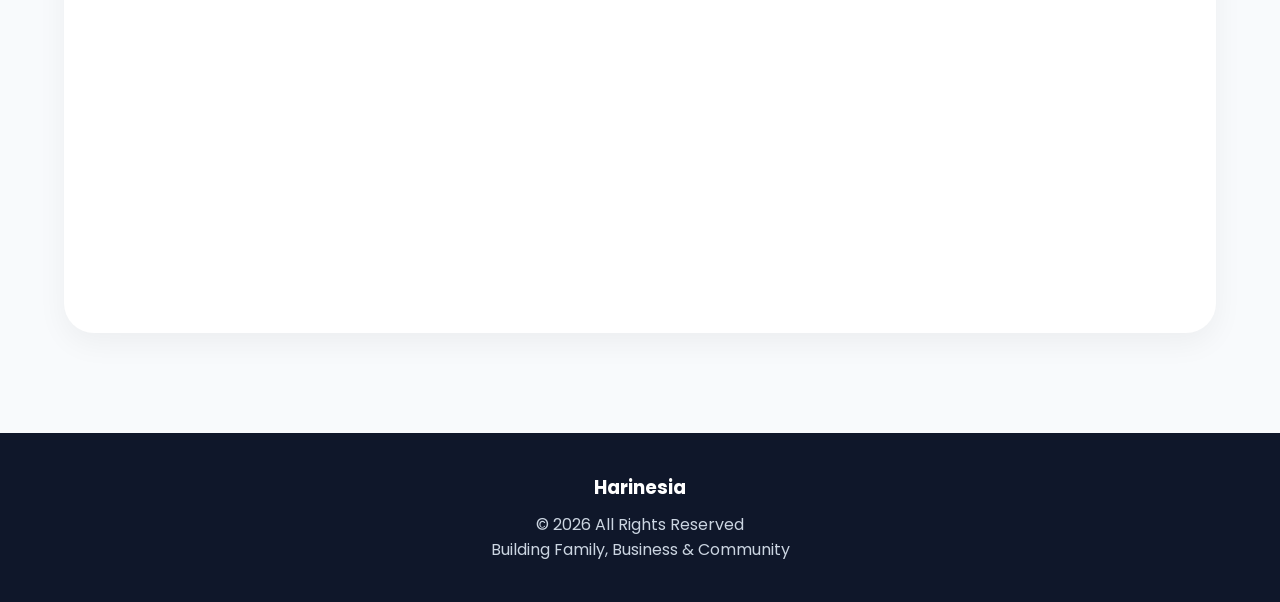
==== commit d356dd6e: "Enhance Harinesia profile pages" ====
--- a/index.html
+++ b/index.html
@@ -20,10 +20,10 @@
 
   <meta
     name="description"
-    content="Harinesia adalah ekosistem yang berawal dari keluarga HaRin, menghubungkan bisnis, kreativitas, dan kontribusi sosial melalui Tour & Travel, produk UMKM, serta pendampingan Sertifikasi Halal.">
+    content="Harinesia adalah ekosistem keluarga yang menghadirkan layanan Citra Pantura Tour & Travel, produk kuliner lokal seperti Teh Reang dan Empal Gentong Gundolo, layanan catering, serta berbagai inisiatif untuk membangun keluarga, bisnis, dan komunitas.">
   <meta
     name="keywords"
-    content="Harinesia, HaRin, Haris dan Ririn, Citra Pantura, Tour & Travel, Agen Wisata, Konsultasi Perjalanan, Produk UMKM, Teh Reang, Empal Gentong Gundolo, Catering Box, Sertifikasi Halal, Indonesia">
+    content="Harinesia, Keluarga HaRin, Haris dan Ririn, Citra Pantura, Tour & Travel, Agen Tiket Ancol, Konsultasi Wisata, Teh Reang, Empal Gentong Gundolo, Catering Box, Indonesia">
   <meta
     name="author"
     content="HaRin">
@@ -45,7 +45,7 @@
     content="Harinesia | Building Family, Business & Community">
   <meta 
     property="og:description"
-    content="Ekosistem keluarga HaRin yang menghubungkan layanan Tour & Travel, produk UMKM, dan pendampingan Sertifikasi Halal untuk membangun bisnis yang bertumbuh dan komunitas yang berdampak.">
+    content="Harinesia merupakan ekosistem keluarga yang menghadirkan layanan Tour & Travel, produk kuliner unggulan, dan layanan catering dengan semangat Building Family, Business & Community.">
   <meta 
     property="og:type" 
     content="website">
@@ -105,7 +105,7 @@
     "url":"https://harinesia.com",
     "logo":"https://harinesia.com/assets/logo.png",
     "image":"https://harinesia.com/assets/favicon.webp",
-    "description":"Harinesia merupakan ekosistem keluarga yang bergerak di bidang Travel Agency, produk UMKM, dan pendampingan Sertifikasi Halal dengan semangat membangun keluarga, bisnis, dan komunitas.",
+    "description":"Harinesia merupakan ekosistem keluarga yang menaungi Citra Pantura Tour & Travel, berbagai produk kuliner lokal seperti Teh Reang dan Empal Gentong Gundolo, layanan catering, serta berbagai inisiatif yang berfokus pada pembangunan keluarga, bisnis, dan komunitas.",
     "foundingLocation":{
       "@type":"Place",
       "name":"Indramayu, Jawa Barat, Indonesia"
@@ -135,7 +135,7 @@
           <li><a href="#family">Tim Kami</a></li>
           <li><a href="#services">Layanan</a></li>
           <li><a href="tourtravel/cipan.html">Tour & Travel</a></li>
-          <li><a href="produkumkm/umkm.html">Produk Lokal</a></li>
+          <li><a href="produkumkm/umkm.html">Produk Unggulan</a></li>
           <li><a href="#contact">Kontak</a></li>
         </ul>
 
@@ -149,40 +149,41 @@
 
   <!-- ================= HERO ================= -->
   <section class="hero" id="home">
-    <div class="hero-overlay"></div>
-      <div class="container hero-content">
-        <h1>
-          Building Family,<br>
-          Business & Community
-        </h1>
-        <div class="hero-stats">
-          <div class="stat-box">
-            <h3>
-              25+
-            </h3>
-            <p>
-              Tahun Membangun Keluarga
-            </p>
-          </div>
-
-          <div class="stat-box">
-            <h3>
-              5
-            </h3>
-            <p>
-              Anak yang Menginspirasi
-            </p>
-          </div>
-        </div>
-
-          <div class="hero-btns">
-            <a href="#family" class="hero-btn primary-btn">
-              Anggota Keluarga
-            </a>
-            <a href="#services" class="hero-btn secondary-btn">
-              Produk Kami
-            </a>
-          </div>
+    <div 
+      class="hero-overlay">
+    </div>
+    <div class="container hero-content">
+      <h1>
+        Building Family,<br>
+        Business & Community
+      </h1>
+      <div class="hero-stats">
+        <div class="stat-box">
+          <h3>
+            25+
+          </h3>
+          <p>
+            Tahun Membangun Keluarga
+          </p>
+        </div>
+
+        <div class="stat-box">
+          <h3>
+            5
+          </h3>
+          <p>
+            Anak yang Menginspirasi
+          </p>
+        </div>
+      </div>
+
+      <div class="hero-btns">
+        <a href="#family" class="hero-btn primary-btn">
+          Anggota Keluarga
+        </a>
+        <a href="#services" class="hero-btn secondary-btn">
+          Jelajahi Harinesia
+        </a>
       </div>
     </div>
   </section>
@@ -209,15 +210,20 @@
 
         <div class="about-text">
           <h3>
-            Keluarga, Bisnis, dan Komunitas
+            Asal Muasal
           </h3>
           <p>
-            Harinesia lahir dari kisah sederhana sebuah keluarga. Nama <strong>HaRin</strong> berasal dari Haris dan Ririn, pasangan suami istri yang memulai perjalanan 
-            dengan semangat melayani, bertumbuh, dan memberikan manfaat bagi sesama. Dari nilai-nilai keluarga tersebut, Harinesia berkembang menjadi sebuah ekosistem 
-            yang menghubungkan bisnis, kreativitas, dan kontribusi sosial. Melalui <strong>Citra Pantura Travel Agency</strong>, kami menghadirkan layanan konsultasi perjalanan, 
-            paket wisata, serta agen tiket wisata untuk berbagai kebutuhan perjalanan. Kami juga mendukung pertumbuhan UMKM melalui produk unggulan seperti <strong>Teh Reang</strong>, <strong>Empal Gentong Gundolo</strong>, 
-            layanan catering, hingga pendampingan Sertifikasi Halal bagi pelaku usaha. Bagi kami, bisnis bukan hanya tentang keuntungan, tetapi tentang membangun kepercayaan, mempererat hubungan, 
-            dan menciptakan manfaat yang dapat dirasakan oleh keluarga, pelanggan, maupun masyarakat. Itulah semangat yang kami rangkum dalam satu visi: <strong>Building Family, Business & Community.</strong>
+            Harinesia lahir dari kisah sederhana sebuah keluarga. Nama <strong>HaRin</strong> berasal dari Haris dan Ririn, yaitu pasangan suami istri yang memulai perjalanan 
+            dengan semangat bertumbuh, berkembang, dan memberikan manfaat bagi sesama. Berangkat dari semangat tersebut, lahirlah inisiatif usaha yang menjadi bagian dari ekosistem keluarga HaRin.
+          </p><p>
+            Harinesia, melalui <strong>Citra Pantura Travel Agency</strong>, 
+            kami menyediakan layanan konsultasi perjalanan, paket wisata, serta pemesanan tiket untuk berbagai kebutuhan. 
+            Selain itu, kami juga menghadirkan produk kuliner lokal seperti <strong>Teh Reang</strong>, <strong>Empal Gentong Gundolo</strong>, 
+            serta layanan <strong>catering dan pemesanan nasi box.</strong>
+          </p><p>
+            Bagi kami, bisnis bukan sekadar menawarkan produk atau layanan, tetapi juga membangun kepercayaan, mempererat hubungan, 
+            dan menciptakan manfaat yang berkelanjutan bagi masyarakat. Nilai inilah yang menjadi dasar perjalanan Harinesia dalam 
+            mewujudkan visi <strong>Building Family, Business & Community.</strong>
           </p>
         </div>
       </div>
@@ -230,7 +236,7 @@
     <div class="container">
       <div class="section-title">
         <h2>HaRin</h2>
-        <p>Tim Kami.</p>
+        <p>Keluarga yang menjadi inspirasi sekaligus penggerak di balik perjalanan Harinesia.</p>
       </div>
 
       <ul class="family-grid">
@@ -400,7 +406,7 @@
           Layanan Kami
         </h2>
         <p>
-          Layanan unggulan Harinesia.
+          Berbagai layanan yang kami hadirkan untuk memenuhi kebutuhan perjalanan, kuliner, dan pelayanan pelanggan.
         </p>
       </div>
 
@@ -411,8 +417,7 @@
             Tour Wisata
           </h3>
           <p>
-            Paket ziarah atau wisata keluarga, sekolah,
-            komunitas, dan perusahaan.
+            Menyediakan paket wisata, ziarah, study tour, dan perjalanan rombongan untuk keluarga, sekolah, komunitas, maupun perusahaan.
           </p>
         </article>
 
@@ -422,18 +427,17 @@
             Konsultasi Trip
           </h3>
           <p>
-            Konsultasi perjalanan sesuai kebutuhan
-            dan budget pelanggan.
+            Membantu merencanakan perjalanan yang nyaman sesuai tujuan, kebutuhan, dan anggaran pelanggan.
           </p>
         </article>
 
         <article class="service-card">
           <div class="service-icon">📄</div>
           <h3>
-            Produk UMKM
+            Produk Unggulan
           </h3>
           <p>
-            Teh Reang, Empal Gentong Gundolo, Catering masakan, hingga Jasa pembuatan sertifikasi halal.
+            Menghadirkan produk kuliner lokal serta layanan catering dan pemesanan nasi box untuk berbagai kebutuhan acara.
           </p>
         </article>
       </div>
@@ -455,7 +459,9 @@
           Hubungi Kami
         </h2>
         <p>
-          Siap membantu perjalanan, kebutuhan UMKM, maupun konsultasi Sertifikasi Halal Anda. Hubungi kami dan mari tumbuh bersama Harinesia.
+          Siap merencanakan perjalanan, menikmati produk unggulan, atau bekerja sama dengan Harinesia?
+        </p><p>
+          Mari tumbuh bersama Harinesia.
         </p>
         <a 
           href="https://wa.me/628172314200" 
--- a/style.css
+++ b/style.css
@@ -111,7 +111,7 @@
   align-items:center;
   justify-content:center;
   text-align:center;
-  background:url('https://images.unsplash.com/photo-1507525428034-b723cf961d3e?q=80&w=1600&auto=format&fit=crop');
+  background:url("assets/harinhero.webp");
   background-size:cover;
   background-position:center;
   color:white;
@@ -251,11 +251,11 @@
 }
 
 .about-text p{
-  line-height:1.9;
+  line-height:1.8;
   margin-bottom:20px;
   max-width:65ch;
   color:var(--gray);
-  text-align:justify;
+  text-align:start;
 }
 
 
@@ -375,7 +375,9 @@
 .service-card p{
   color:var(--gray);
   line-height:1.8;
-  text-align:justify;
+  margin-bottom:20px;
+  max-width:65ch;
+  text-align:center;
 }
 
 
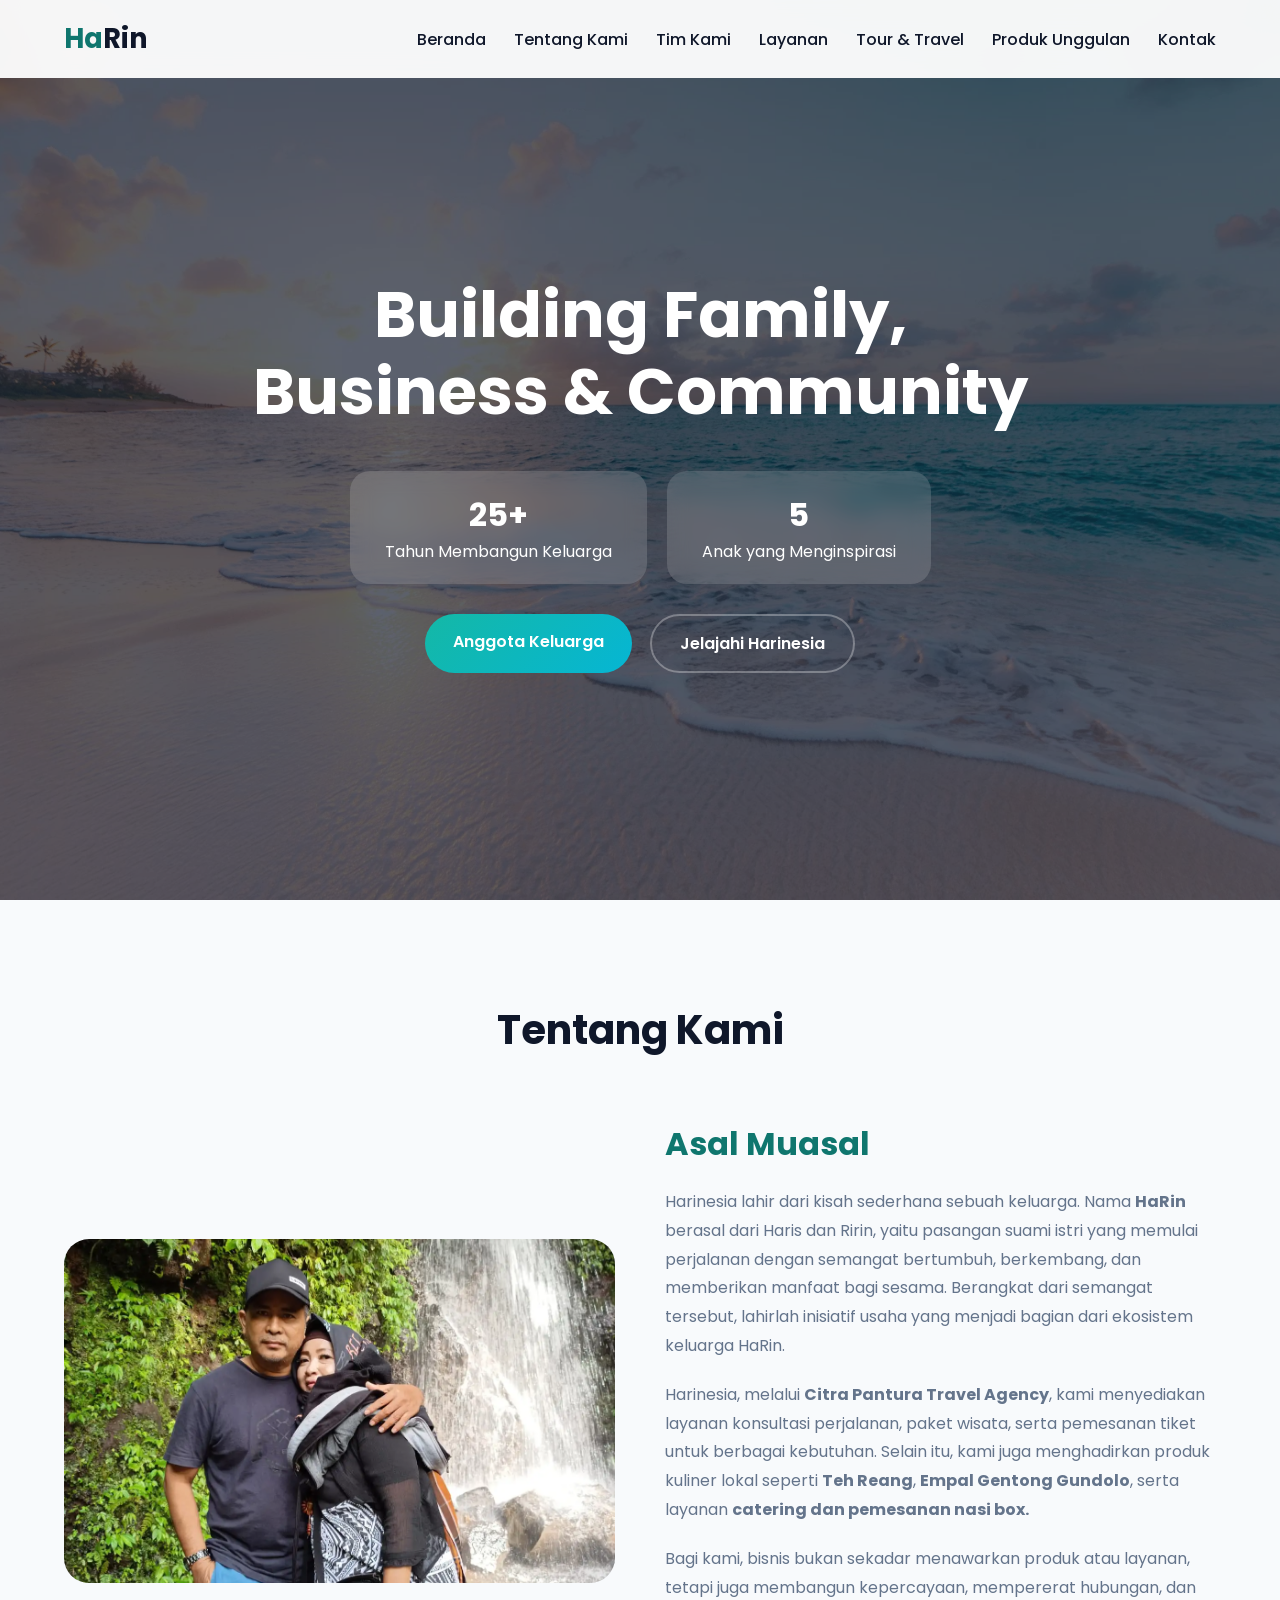
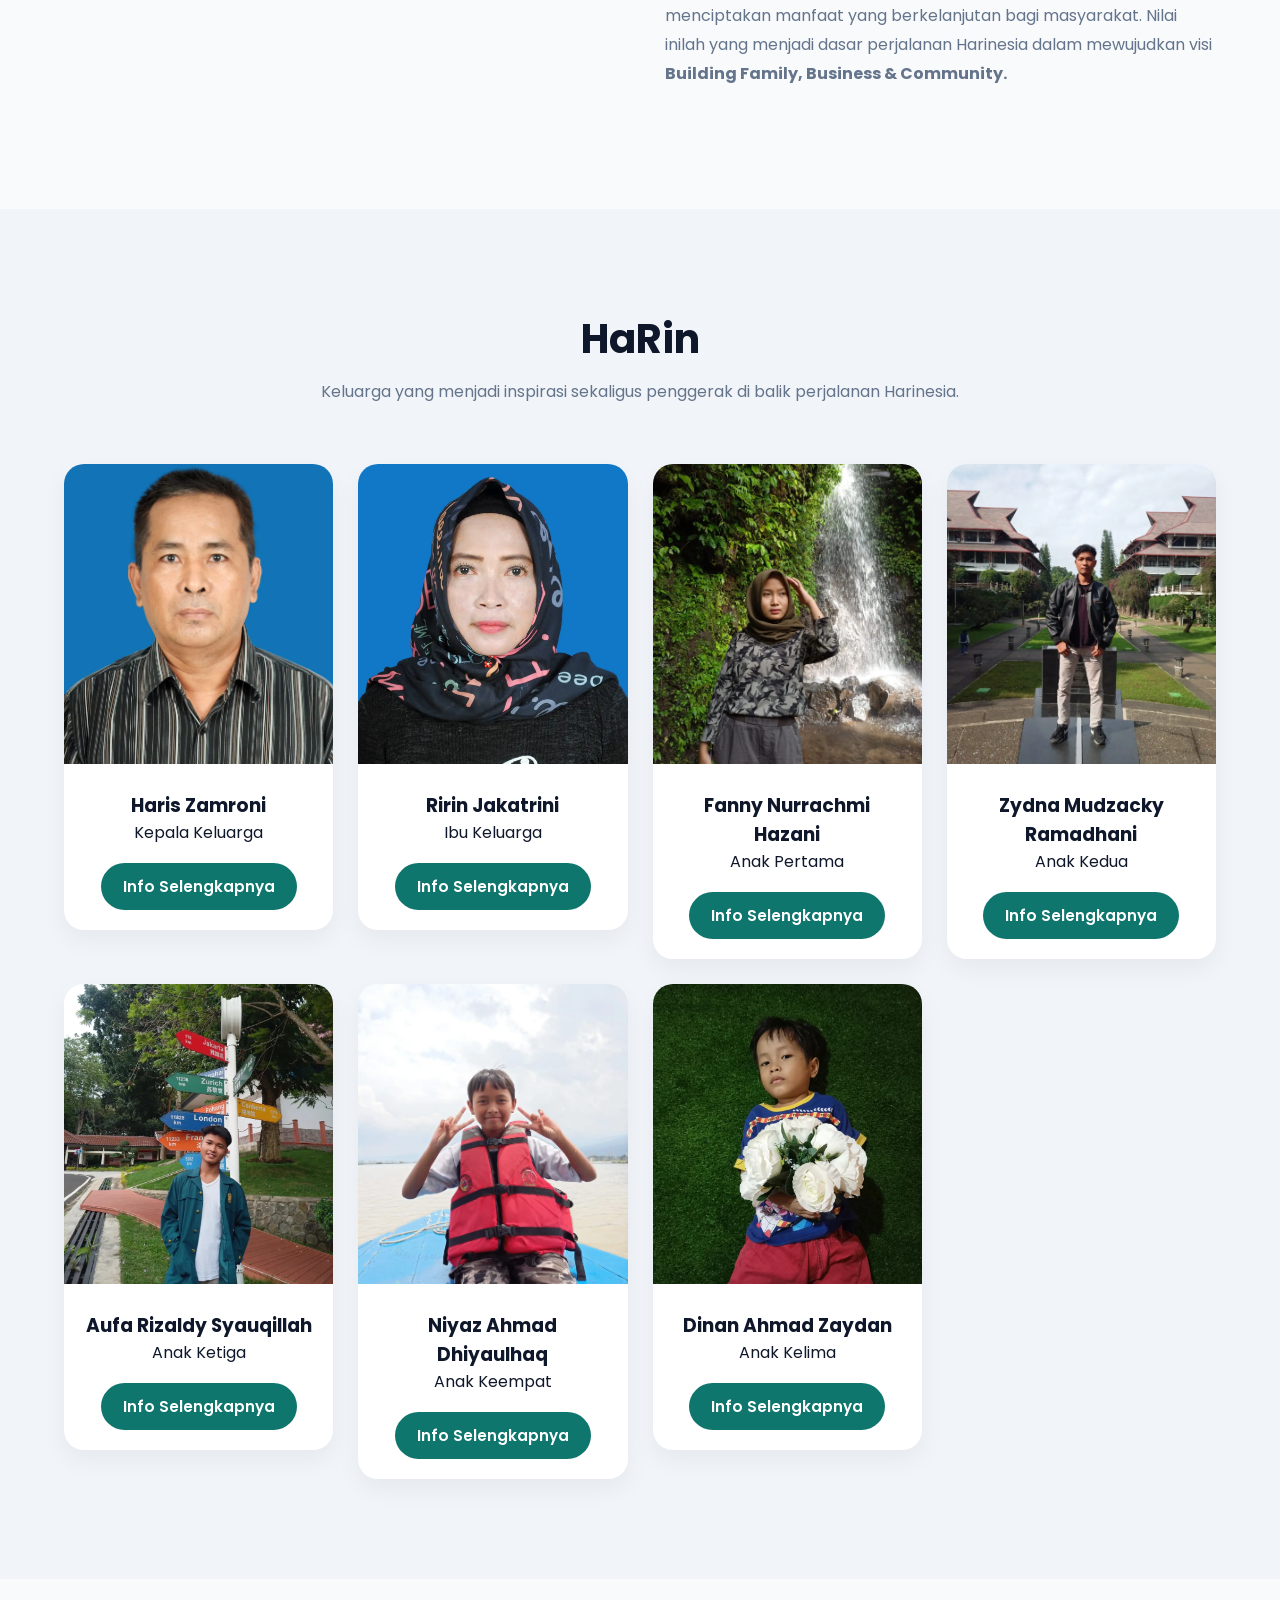
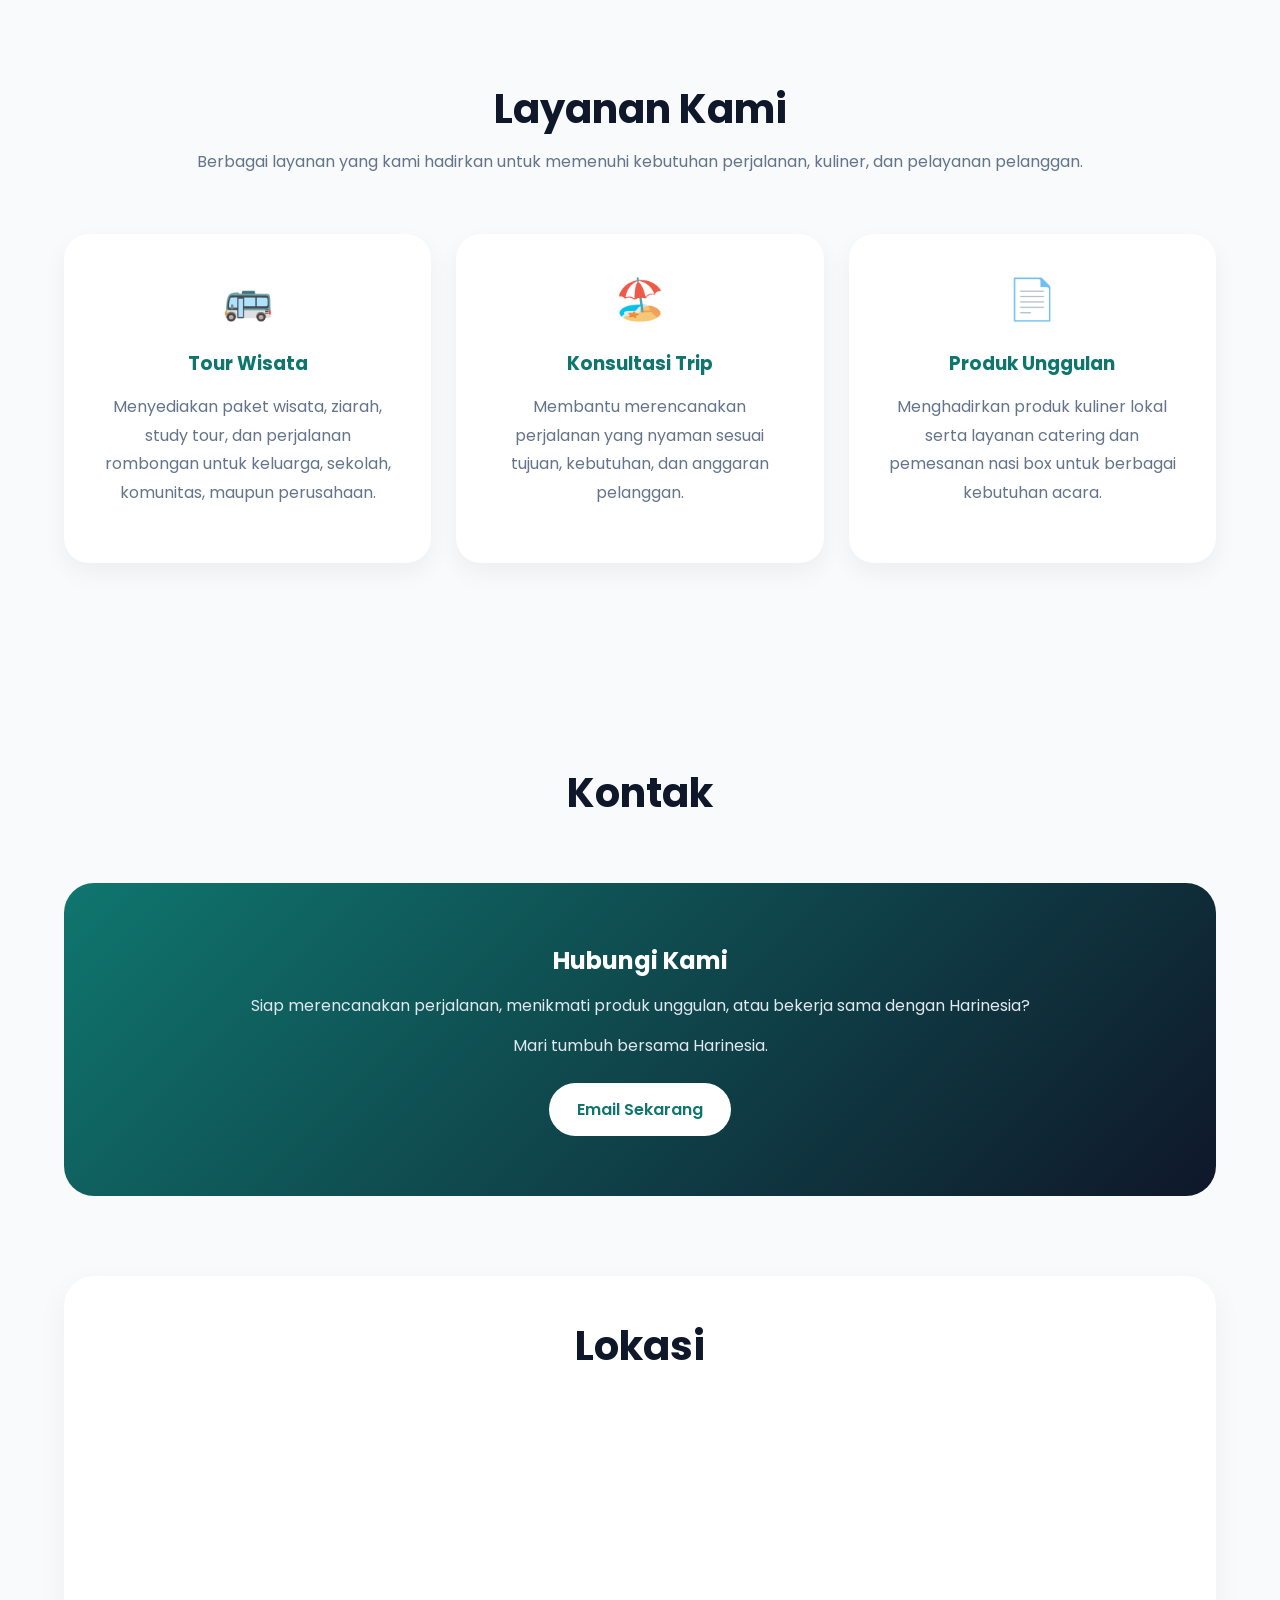
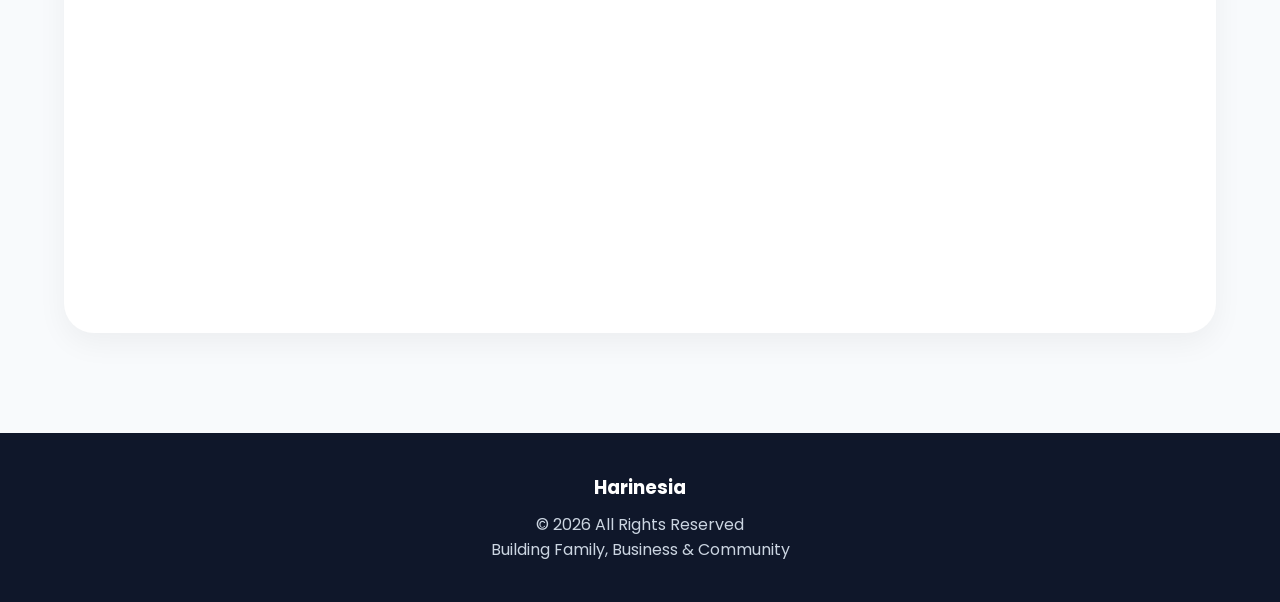
==== commit e0118e7d: "Feat: Polish website UI, SEO, accessibility, and member portfolio" ====
--- a/index.html
+++ b/index.html
@@ -463,12 +463,10 @@
         </p><p>
           Mari tumbuh bersama Harinesia.
         </p>
-        <a 
-          href="https://wa.me/628172314200" 
-          target="_blank"
-          rel="noopener noreferrer"
+        <a
+          href="mailto:harrinchannel@gmail.com?subject=Halo%20Harinesia&body=Halo%20tim%20Harinesia,%0A%0ASaya%20ingin%20bertanya%20mengenai..."
           class="btn-secondary">
-          WhatsApp Sekarang
+          Email Sekarang
         </a>
       </div>
 
